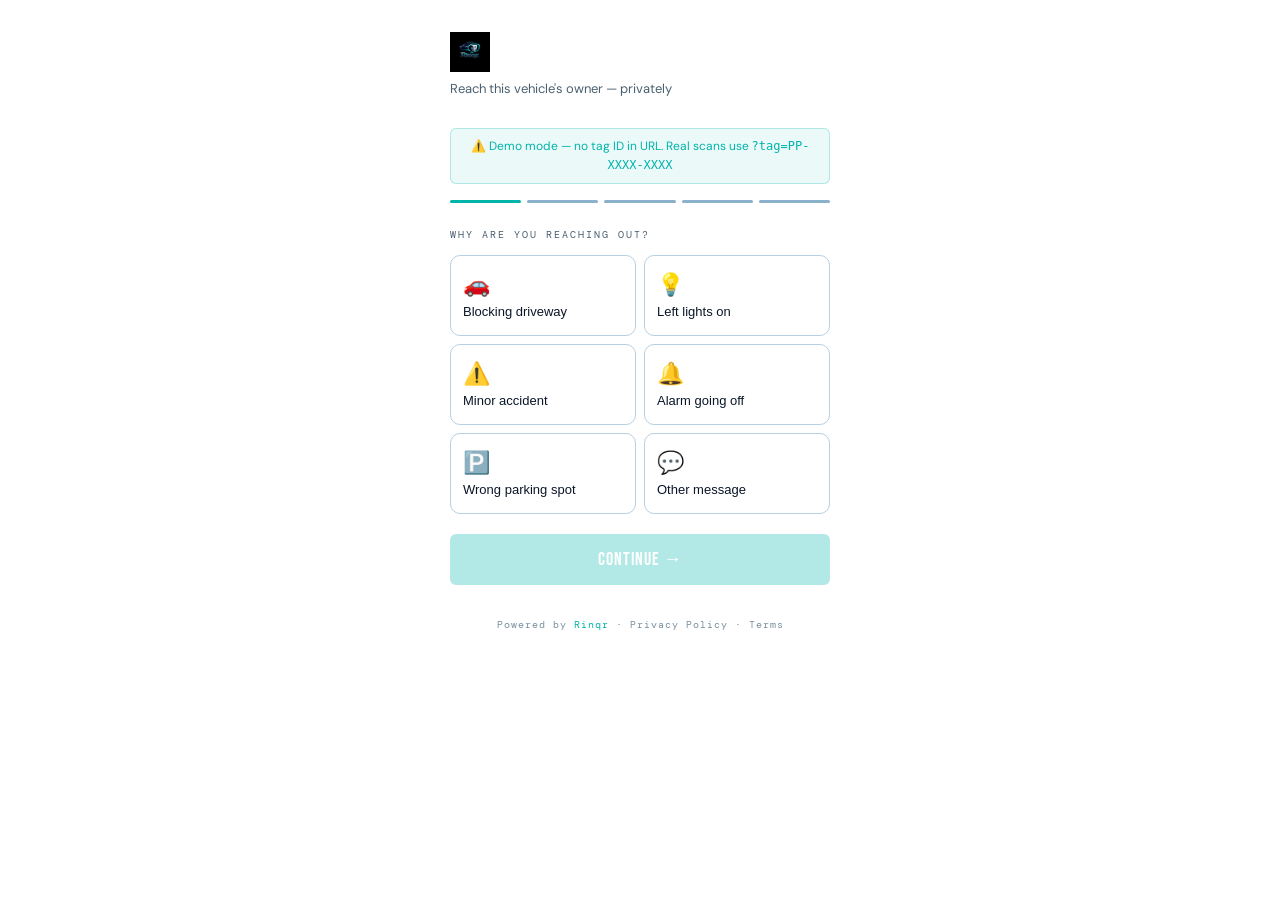
==== index.html @ 26e0683f "first commit" ====
<!DOCTYPE html>
<html lang="en">
<head>
  <meta charset="UTF-8">
  <meta name="viewport" content="width=device-width, initial-scale=1.0, maximum-scale=1.0">
  <title>Rinqr — Contact Vehicle Owner</title>
  <link rel="stylesheet" href="style.css">
  <style>
    body {
      max-width: 420px;
      margin: 0 auto;
      padding: 32px 20px 60px;
      min-height: 100vh;
      background: var(--bg);
    }

    .page-logo { margin-bottom: 6px; }
    .page-tagline { font-size: 13px; color: var(--muted); margin-bottom: 28px; }

    .step { display: none; }
    .step.active { display: block; }

    .step-title {
      font-family: var(--font-m);
      font-size: 10px;
      letter-spacing: 2px;
      text-transform: uppercase;
      color: var(--muted);
      margin-bottom: 12px;
    }
    .reason-grid {
      display: grid;
      grid-template-columns: 1fr 1fr;
      gap: 8px;
      margin-bottom: 20px;
    }
    .reason-btn {
      background: var(--card);
      border: 1px solid var(--border);
      border-radius: var(--radius);
      padding: 16px 12px;
      text-align: left;
      cursor: pointer;
      transition: border-color .15s, background .15s;
      color: var(--text);
      width: 100%;
    }
    .reason-btn:hover { border-color: var(--border2); }
    .reason-btn.selected {
      border-color: var(--accent);
      background: rgba(0, 180, 170, .06);
    }
    .reason-emoji { font-size: 22px; display: block; margin-bottom: 6px; }
    .reason-text  { font-size: 13px; font-weight: 500; display: block; color: var(--text); }

    .phone-wrap {
      background: var(--card);
      border: 1px solid var(--border);
      border-radius: var(--radius);
      padding: 18px;
      margin-bottom: 14px;
    }
    .phone-label {
      font-family: var(--font-m);
      font-size: 10px;
      letter-spacing: 2px;
      text-transform: uppercase;
      color: var(--muted);
      margin-bottom: 10px;
      display: block;
    }
    #phoneInput {
      background: transparent;
      border: none;
      padding: 0;
      font-size: 22px;
      font-family: var(--font-m);
      letter-spacing: 2px;
      color: var(--text);
      border-radius: 0;
    }
    #phoneInput:focus { border: none; outline: none; }
    #phoneInput::placeholder { color: var(--border2); }

    .selected-reason-chip {
      display: inline-flex;
      align-items: center;
      gap: 6px;
      background: rgba(0, 180, 170, .10);
      border: 1px solid rgba(0, 180, 170, .25);
      border-radius: 5px;
      padding: 5px 12px;
      font-size: 12px;
      color: var(--accent);
      margin-bottom: 16px;
      cursor: pointer;
    }

    .connecting-card {
      background: var(--card);
      border: 1px solid var(--border);
      border-radius: var(--radius);
      padding: 36px 20px;
      text-align: center;
      margin-bottom: 16px;
    }
    .connecting-title {
      font-family: var(--font-d);
      font-size: 24px;
      letter-spacing: 2px;
      margin: 16px 0 6px;
      color: var(--text);
    }
    .connecting-sub { font-family: var(--font-m); font-size: 11px; color: var(--muted); }
    .connecting-privacy {
      display: flex;
      align-items: center;
      justify-content: center;
      gap: 6px;
      font-family: var(--font-m);
      font-size: 11px;
      color: var(--green);
      margin-top: 16px;
    }

    .success-card {
      background: var(--card);
      border: 1px solid rgba(26,122,70,.25);
      border-radius: var(--radius);
      padding: 36px 20px;
      text-align: center;
      margin-bottom: 16px;
    }
    .success-icon-wrap {
      width: 56px; height: 56px;
      border-radius: 50%;
      background: rgba(26,122,70,.10);
      border: 1px solid rgba(26,122,70,.25);
      display: flex;
      align-items: center;
      justify-content: center;
      font-size: 24px;
      margin: 0 auto 16px;
      color: var(--green);
    }
    .success-title {
      font-family: var(--font-d);
      font-size: 28px;
      letter-spacing: 2px;
      color: var(--green);
      margin-bottom: 6px;
    }
    .success-sub { font-size: 13px; color: var(--muted); }
    .relay-number {
      font-family: var(--font-m);
      font-size: 13px;
      color: var(--accent);
      background: rgba(0, 180, 170, .08);
      border: 1px solid rgba(0, 180, 170, .25);
      padding: 8px 16px;
      border-radius: 5px;
      display: inline-block;
      margin-top: 12px;
    }

    .privacy-breakdown {
      background: var(--card);
      border: 1px solid var(--border);
      border-radius: var(--radius);
      padding: 16px;
    }
    .pb-title {
      font-family: var(--font-m);
      font-size: 10px;
      letter-spacing: 2px;
      text-transform: uppercase;
      color: var(--muted);
      margin-bottom: 12px;
    }
    .pb-row {
      display: flex;
      align-items: flex-start;
      gap: 10px;
      padding: 6px 0;
      font-size: 12px;
      border-bottom: 1px solid var(--border);
      color: var(--text);
    }
    .pb-row:last-child { border-bottom: none; }
    .pb-check { color: var(--green); flex-shrink: 0; font-weight: 500; }

    .step-indicator { display: flex; gap: 6px; margin-bottom: 24px; }
    .step-dot {
      height: 3px;
      border-radius: 2px;
      background: var(--border2);
      flex: 1;
      transition: background .3s;
    }
    .step-dot.done   { background: var(--green);  }
    .step-dot.active { background: var(--accent); }

    .back-link {
      display: inline-flex;
      align-items: center;
      gap: 6px;
      font-family: var(--font-m);
      font-size: 11px;
      color: var(--muted);
      cursor: pointer;
      margin-bottom: 20px;
      background: none;
      border: none;
      padding: 0;
    }
    .back-link:hover { color: var(--accent); }

    /* Message step */
    .message-wrap {
      background: var(--card);
      border: 1px solid var(--border);
      border-radius: var(--radius);
      padding: 18px;
      margin-bottom: 14px;
    }
    .message-label {
      font-family: var(--font-m);
      font-size: 10px;
      letter-spacing: 2px;
      text-transform: uppercase;
      color: var(--muted);
      margin-bottom: 10px;
      display: block;
    }
    #messageInput {
      background: transparent;
      border: none;
      padding: 0;
      font-size: 15px;
      color: var(--text);
      border-radius: 0;
      resize: none;
      width: 100%;
      min-height: 80px;
      font-family: inherit;
      line-height: 1.5;
    }
    #messageInput:focus { border: none; outline: none; }
    #messageInput::placeholder { color: var(--border2); }
    .char-count {
      font-size: 11px;
      color: var(--muted);
      text-align: right;
      margin-top: 6px;
    }
    .char-count.warn { color: var(--accent); }

    /* Demo banner */
    .demo-banner {
      background: rgba(0, 180, 170, .08);
      border: 1px solid rgba(0, 180, 170, .25);
      border-radius: var(--radius-sm);
      padding: 8px 12px;
      font-size: 12px;
      color: var(--accent);
      margin-bottom: 16px;
      text-align: center;
    }

    .page-footer { margin-top: 32px; text-align: center; }
    .powered-by { font-family: var(--font-m); font-size: 10px; letter-spacing: 1px; color: var(--muted2); }
    .powered-by span { color: var(--accent); }
  </style>
</head>
<body>

  <a href="landing.html" class="logo-mark page-logo">
    <img src="Rinqr_logo.png" alt="Rinqr" class="logo-img">
  </a>
  <p class="page-tagline">Reach this vehicle's owner — privately</p>

  <div id="demoBanner" class="demo-banner" style="display:none">
    ⚠️ Demo mode — no tag ID in URL. Real scans use <code>?tag=PP-XXXX-XXXX</code>
  </div>

  <div class="step-indicator" id="stepIndicator">
    <div class="step-dot active" id="dot0"></div>
    <div class="step-dot" id="dot1"></div>
    <div class="step-dot" id="dot2"></div>
    <div class="step-dot" id="dot3"></div>
    <div class="step-dot" id="dot4"></div>
  </div>

  <!-- STEP 0: ERROR STATE -->
  <div class="step" id="step0">
    <div class="success-card" style="border-color:rgba(0, 180, 170, .30);background:rgba(0, 180, 170, .03)">
      <div class="success-icon-wrap" style="background:rgba(0, 180, 170, .12);border-color:rgba(0, 180, 170, .30);color:var(--accent)">✕</div>
      <div class="success-title" style="color:var(--accent)">TAG INACTIVE</div>
      <div class="success-sub">This tag has been deactivated by its owner. If you need to reach this vehicle, leave a note on the windshield.</div>
    </div>
    <div class="privacy-breakdown" style="margin-top:14px">
      <div class="pb-title">What this means</div>
      <div class="pb-row"><span class="pb-check" style="color:var(--accent)">✕</span><span>Owner has paused this tag</span></div>
      <div class="pb-row"><span class="pb-check" style="color:var(--accent)">✕</span><span>No calls or messages can be sent</span></div>
      <div class="pb-row"><span class="pb-check">✓</span><span>Tag can be reactivated by the owner at any time</span></div>
    </div>
    <button class="btn btn-secondary mt-16" onclick="showActiveFlow()">← Try another tag</button>
  </div>

  <!-- STEP 1: REASON -->
  <div class="step active" id="step1">
    <p class="step-title">Why are you reaching out?</p>
    <div class="reason-grid">
      <button class="reason-btn" onclick="selectReason(this, '🚗', 'Blocking driveway')">
        <span class="reason-emoji">🚗</span>
        <span class="reason-text">Blocking driveway</span>
      </button>
      <button class="reason-btn" onclick="selectReason(this, '💡', 'Left lights on')">
        <span class="reason-emoji">💡</span>
        <span class="reason-text">Left lights on</span>
      </button>
      <button class="reason-btn" onclick="selectReason(this, '⚠️', 'Minor accident')">
        <span class="reason-emoji">⚠️</span>
        <span class="reason-text">Minor accident</span>
      </button>
      <button class="reason-btn" onclick="selectReason(this, '🔔', 'Alarm going off')">
        <span class="reason-emoji">🔔</span>
        <span class="reason-text">Alarm going off</span>
      </button>
      <button class="reason-btn" onclick="selectReason(this, '🅿️', 'Wrong parking spot')">
        <span class="reason-emoji">🅿️</span>
        <span class="reason-text">Wrong parking spot</span>
      </button>
      <button class="reason-btn" onclick="selectReason(this, '💬', 'Other message')">
        <span class="reason-emoji">💬</span>
        <span class="reason-text">Other message</span>
      </button>
    </div>
    <button class="btn btn-primary" id="reasonNextBtn" disabled onclick="goStep(2)">
      Continue →
    </button>
  </div>

  <!-- STEP 2: MESSAGE (new) -->
  <div class="step" id="step2">
    <button class="back-link" onclick="goStep(1)">← Back</button>

    <div class="selected-reason-chip" id="selectedChip2" onclick="goStep(1)">
      <span id="chipEmoji2">🚗</span>
      <span id="chipText2">Blocking driveway</span>
      <span style="color:var(--muted)">· change</span>
    </div>

    <div class="message-wrap">
      <label class="message-label" for="messageInput">Add a message <span style="color:var(--muted2)">(optional)</span></label>
      <textarea
        id="messageInput"
        placeholder="E.g. You're blocking spot 14, can you move ASAP?"
        maxlength="160"
        oninput="updateCharCount()"
      ></textarea>
      <div class="char-count" id="charCount">160 characters remaining</div>
    </div>

    <div class="privacy-note mb-16">
      🔒 Your message is sent anonymously — the owner won't see your number
    </div>

    <button class="btn btn-primary" onclick="goStep(3)">
      Continue →
    </button>
    <button class="btn btn-secondary mt-8" onclick="skipMessage()">
      Skip — send without a message
    </button>
  </div>

  <!-- STEP 3: PHONE -->
  <div class="step" id="step3">
    <button class="back-link" onclick="goStep(2)">← Back</button>

    <div class="selected-reason-chip" id="selectedChip" onclick="goStep(1)">
      <span id="chipEmoji">🚗</span>
      <span id="chipText">Blocking driveway</span>
      <span style="color:var(--muted)">· change</span>
    </div>

    <div class="phone-wrap">
      <label class="phone-label" for="phoneInput">Your phone number</label>
      <input
        type="tel"
        id="phoneInput"
        placeholder="(555) 000-0000"
        maxlength="14"
        autocomplete="tel"
        oninput="formatPhone(this); checkPhoneReady()"
      >
    </div>

    <div class="privacy-note mb-16">
      🔒 Your number is never shared with the vehicle owner
    </div>

    <button class="btn btn-primary" id="phoneNextBtn" disabled onclick="sendSMS()">
      Send message anonymously →
    </button>

    <p class="tcpa mt-8">
      By continuing you consent to receive an anonymous SMS reply from the vehicle owner. Standard rates may apply.
    </p>
  </div>

  <!-- STEP 4: SENDING -->
  <div class="step" id="step4">
    <button class="back-link" onclick="goStep(3)" id="cancelBtn">← Cancel</button>
    <div class="connecting-card">
      <div class="spinner" id="connectSpinner"></div>
      <div class="connecting-title" id="connectTitle">SENDING…</div>
      <div class="connecting-sub" id="connectSub">Routing through secure relay</div>
      <div class="connecting-privacy">
        🔒 Both numbers masked from each other
      </div>
    </div>
  </div>

  <!-- STEP 5: SUCCESS -->
  <div class="step" id="step5">
    <div class="success-card">
      <div class="success-icon-wrap">✓</div>
      <div class="success-title">MESSAGE SENT</div>
      <div class="success-sub">The vehicle owner has been notified by SMS and can reply anonymously</div>
    </div>

    <div class="privacy-breakdown">
      <div class="pb-title">What just happened</div>
      <div class="pb-row"><span class="pb-check">✓</span><span>Your real number — <strong>hidden from owner</strong></span></div>
      <div class="pb-row"><span class="pb-check">✓</span><span>Owner's real number — <strong>hidden from you</strong></span></div>
      <div class="pb-row"><span class="pb-check">✓</span><span>SMS sent for reason: <strong id="successReason">—</strong></span></div>
      <div class="pb-row"><span class="pb-check">✓</span><span>If they reply, you'll get an anonymous SMS back</span></div>
      <div class="pb-row"><span class="pb-check">✓</span><span>Scan logged in owner's private dashboard</span></div>
    </div>

    <button class="btn btn-secondary mt-16" onclick="resetFlow()">
      ↺ Start over
    </button>
  </div>

  <div class="page-footer">
    <div class="powered-by">Powered by <span>Rinqr</span> · <a href="privacy.html" style="color:var(--muted2);text-decoration:none">Privacy Policy</a> · <a href="terms.html" style="color:var(--muted2);text-decoration:none">Terms</a></div>
  </div>

<script>
  // ── State ─────────────────────────────────────────────────
  let selectedEmoji  = '';
  let selectedReason = '';
  let scannerMessage = '';   // typed message (optional)
  let currentStep    = 1;

  // Read tag ID from URL: index.html?tag=PP-7X4K-9M2R
  const tagId = new URLSearchParams(location.search).get('tag') || '';

  // ── Init ──────────────────────────────────────────────────
  document.addEventListener('DOMContentLoaded', () => {
    if (!tagId) {
      document.getElementById('demoBanner').style.display = 'block';
    }
  });

  // ── Step navigation ───────────────────────────────────────
  // Steps: 0=error, 1=reason, 2=message, 3=phone, 4=sending, 5=success
  function goStep(n) {
    // Sync chips on step 2 and 3
    if (n === 2 || n === 3) {
      ['chipEmoji','chipEmoji2'].forEach(id => {
        const el = document.getElementById(id);
        if (el) el.textContent = selectedEmoji;
      });
      ['chipText','chipText2'].forEach(id => {
        const el = document.getElementById(id);
        if (el) el.textContent = selectedReason;
      });
    }

    // Show correct step div (steps are id="step0"…"step5")
    document.querySelectorAll('.step').forEach(s => s.classList.remove('active'));
    const target = document.getElementById('step' + n);
    if (target) target.classList.add('active');

    // Update progress dots (5 dots for steps 1–5)
    ['dot0','dot1','dot2','dot3','dot4'].forEach((id, i) => {
      const dot = document.getElementById(id);
      if (!dot) return;
      dot.classList.remove('active','done');
      if (i + 1 < n)  dot.classList.add('done');
      if (i + 1 === n) dot.classList.add('active');
    });

    currentStep = n;
    window.scrollTo(0, 0);
  }

  // ── Reason selection ──────────────────────────────────────
  function selectReason(btn, emoji, reason) {
    document.querySelectorAll('.reason-btn').forEach(b => b.classList.remove('selected'));
    btn.classList.add('selected');
    selectedEmoji  = emoji;
    selectedReason = reason;
    document.getElementById('reasonNextBtn').disabled = false;
  }

  // ── Message step ──────────────────────────────────────────
  function updateCharCount() {
    const input = document.getElementById('messageInput');
    const remaining = 160 - input.value.length;
    const el = document.getElementById('charCount');
    el.textContent = remaining + ' characters remaining';
    el.classList.toggle('warn', remaining < 20);
  }

  function skipMessage() {
    scannerMessage = '';
    document.getElementById('messageInput').value = '';
    goStep(3);
  }

  // ── Phone formatting ──────────────────────────────────────
  function formatPhone(input) {
    let v = input.value.replace(/\D/g, '');
    if (v.length > 10) v = v.slice(0, 10);
    if (v.length >= 7)      v = '(' + v.slice(0,3) + ') ' + v.slice(3,6) + '-' + v.slice(6);
    else if (v.length >= 4) v = '(' + v.slice(0,3) + ') ' + v.slice(3);
    else if (v.length >= 1) v = '(' + v;
    input.value = v;
  }

  function checkPhoneReady() {
    const digits = document.getElementById('phoneInput').value.replace(/\D/g,'');
    document.getElementById('phoneNextBtn').disabled = digits.length < 10;
  }

  // ── Core: send SMS via API ────────────────────────────────
  async function sendSMS() {
    // Grab message text (may be empty if skipped)
    scannerMessage = document.getElementById('messageInput').value.trim();
    const scannerPhone = document.getElementById('phoneInput').value;

    // Move to sending step immediately (show spinner)
    goStep(4);
    animateSendingText();

    // Demo mode — no real API call
    if (!tagId) {
      setTimeout(() => {
        document.getElementById('successReason').textContent = selectedReason;
        document.getElementById('cancelBtn').style.display = 'none';
        goStep(5);
      }, 3000);
      return;
    }

    try {
      const res = await fetch('/api/send-message', {
        method: 'POST',
        headers: { 'Content-Type': 'application/json' },
        body: JSON.stringify({
          tagId,
          reason:       selectedReason,
          message:      scannerMessage || null,
          scannerPhone
        })
      });

      const data = await res.json();

      if (!res.ok || data.error) {
        // Handle known error codes
        if (data.error === 'TAG_INACTIVE') {
          showErrorState();
          return;
        }
        if (data.error === 'TAG_NOT_FOUND') {
          showErrorState('TAG_NOT_FOUND');
          return;
        }
        // Generic error
        showSendError(data.message || 'Something went wrong. Please try again.');
        return;
      }

      // Success
      document.getElementById('successReason').textContent = selectedReason;
      document.getElementById('cancelBtn').style.display = 'none';
      goStep(5);

    } catch (err) {
      // Network error
      console.error('sendSMS error:', err);
      showSendError('Network error. Check your connection and try again.');
    }
  }

  // ── Sending animation ─────────────────────────────────────
  function animateSendingText() {
    const steps = [
      'Locating vehicle owner…',
      'Encrypting your number…',
      'Routing through Twilio relay…',
      'Sending SMS to owner…',
      'Logging scan securely…',
    ];
    const subEl = document.getElementById('connectSub');
    let i = 0;
    const iv = setInterval(() => {
      if (i < steps.length) {
        subEl.textContent = steps[i++];
      } else {
        clearInterval(iv);
      }
    }, 600);
  }

  // ── Error handling ────────────────────────────────────────
  function showErrorState(code) {
    document.querySelectorAll('.step').forEach(s => s.classList.remove('active'));
    document.getElementById('step0').classList.add('active');
    document.getElementById('stepIndicator').style.display = 'none';
    document.querySelector('.page-tagline').style.display = 'none';

    // Customise message for not-found vs inactive
    if (code === 'TAG_NOT_FOUND') {
      document.querySelector('#step0 .success-title').textContent = 'TAG NOT FOUND';
      document.querySelector('#step0 .success-sub').textContent =
        'This tag ID is not registered with Rinqr. Check the sticker and try again.';
    }
  }

  function showSendError(msg) {
    // Go back to phone step and show inline error
    goStep(3);
    let errEl = document.getElementById('sendError');
    if (!errEl) {
      errEl = document.createElement('p');
      errEl.id = 'sendError';
      errEl.style.cssText = 'color:var(--accent);font-size:13px;margin-top:10px;text-align:center';
      document.getElementById('phoneNextBtn').after(errEl);
    }
    errEl.textContent = '⚠ ' + msg;
    document.getElementById('phoneNextBtn').disabled = false;
  }

  function showActiveFlow() {
    document.getElementById('step0').classList.remove('active');
    document.getElementById('step1').classList.add('active');
    document.getElementById('stepIndicator').style.display = 'flex';
    document.querySelector('.page-tagline').style.display = 'block';
  }

  // ── Reset ─────────────────────────────────────────────────
  function resetFlow() {
    selectedEmoji  = '';
    selectedReason = '';
    scannerMessage = '';
    document.querySelectorAll('.reason-btn').forEach(b => b.classList.remove('selected'));
    document.getElementById('reasonNextBtn').disabled  = true;
    document.getElementById('phoneInput').value        = '';
    document.getElementById('messageInput').value      = '';
    document.getElementById('phoneNextBtn').disabled   = true;
    document.getElementById('connectSub').textContent  = 'Routing through secure relay';
    document.getElementById('cancelBtn').style.display = '';
    const errEl = document.getElementById('sendError');
    if (errEl) errEl.remove();
    goStep(1);
  }
</script>

</body>
</html>
---- style.css ----
/* ═══════════════════════════════════════════
   RINQR — Shared Stylesheet (Light Theme)
   Used by: index.html, activate.html, dashboard.html
   Trust context: policy.html, terms.html, privacy.html
═══════════════════════════════════════════ */

@import url('https://fonts.googleapis.com/css2?family=Bebas+Neue&family=DM+Sans:wght@300;400;500&family=DM+Mono:wght@400;500&display=swap');

/* ── RESET ── */
*, *::before, *::after {
  box-sizing: border-box;
  margin: 0;
  padding: 0;
}

/* ── VARIABLES (Brand / Product — trust, technology) ── */
:root {
  --bg:       #ffffff;
  --surface:  #f0f4f8;
  --card:     #ffffff;
  --card2:    #e8f0f7;
  --border:   #b8cfe0;
  --border2:  #8ab0cc;
  --accent:   #00b4aa;
  --accent2:  #0a1628;
  --green:    #1a7a46;
  --amber:    #a06010;
  --purple:   #6b3fbf;
  --red:      #b91c1c;
  --text:     #0a1628;
  --muted:    #4a6070;
  --muted2:   #7a90a0;
  --font-d:   'Bebas Neue', sans-serif;
  --font-b:   'DM Sans', sans-serif;
  --font-m:   'DM Mono', monospace;
  --radius:   10px;
  --radius-sm: 6px;
}

/* ══════════════════════════════════════════════════
   TRUST CONTEXT OVERRIDES
   Apply class="trust-context" to <body> or a wrapper
   <div> on: policy.html, terms.html, privacy.html
   All other variables fall through to :root defaults.
   ══════════════════════════════════════════════════ */
.trust-context {
  /* Slightly deeper cyan for legal pages — authoritative but still on-brand */
  --accent:   #0097a7;

  /* Darker navy for anchors and secondary accents */
  --accent2:  #071020;

  /* Cooler surface for legal/policy pages */
  --surface:  #edf2f7;

  /* Blue-tinted borders */
  --border:   #a8c4d8;
  --border2:  #7aaac4;

  /* Card backgrounds */
  --card:     #ffffff;
  --card2:    #e4edf5;

  /* Background: crisp white */
  --bg:       #ffffff;

  /* Muted text: cool professional tone */
  --muted:    #3d5468;
  --muted2:   #6a8494;

  /* Text: deep navy */
  --text:     #071020;
}

/* ── Trust context: badge-accent re-mapped to blue ── */
.trust-context .badge-accent {
  background: rgba(0, 151, 167, .10);
  color: var(--accent);
  border: 1px solid rgba(0, 151, 167, .25);
}

/* ── Trust context: stat-card accent stripe re-mapped ── */
.trust-context .stat-card.s-accent::after {
  background: var(--accent);
}

/* ── Trust context: pulse dot re-mapped ── */
.trust-context .pulse-dot {
  background: var(--accent);
}

/* ── Trust context: nav avatar re-mapped ── */
.trust-context .nav-avatar {
  background: var(--accent);
}

/* ── Trust context: logo (no change needed — image logo is self-contained) ── */

/* ── Trust context: tab active state re-mapped ── */
.trust-context .tab.active {
  color: var(--accent);
  border-bottom-color: var(--accent);
}

/* ── Trust context: QR hover ring re-mapped ── */
.trust-context .qr-box:hover {
  box-shadow: 0 0 0 3px var(--accent);
}

/* ── Trust context: section shield indicator ── */
/* Optional decorative element for policy/terms headings */
.trust-context .section-shield {
  display: inline-flex;
  align-items: center;
  gap: 6px;
  font-family: var(--font-m);
  font-size: 10px;
  letter-spacing: 2px;
  text-transform: uppercase;
  color: var(--accent);
  padding: 4px 10px;
  border: 1px solid rgba(0, 151, 167, .25);
  background: rgba(0, 151, 167, .06);
  border-radius: 4px;
  margin-bottom: 12px;
}

/* ── Trust context: policy highlight block ── */
/* Use <div class="policy-highlight"> for key clauses */
.trust-context .policy-highlight {
  border-left: 3px solid var(--accent);
  background: rgba(0, 180, 170, .06);
  padding: 14px 18px;
  border-radius: 0 var(--radius-sm) var(--radius-sm) 0;
  font-size: 14px;
  color: var(--text);
  margin: 16px 0;
}

/* ── Trust context: privacy badge (replaces .privacy-note) ── */
.trust-context .privacy-note {
  color: var(--green);
}

/* ═══════════════════════════════════════════
   BASE STYLES (shared across all pages)
═══════════════════════════════════════════ */

/* ── BASE ── */
html { scroll-behavior: smooth; }

body {
  background: var(--bg);
  color: var(--text);
  font-family: var(--font-b);
  font-size: 15px;
  line-height: 1.6;
  -webkit-font-smoothing: antialiased;
}

/* ── LOGO ── */
.logo {
  font-family: var(--font-d);
  font-size: 26px;
  letter-spacing: 3px;
  color: var(--text);
  text-decoration: none;
  display: inline-flex;
  align-items: center;
  gap: 8px;
}
.logo-img {
  height: 32px;
  width: auto;
  display: inline-block;
  vertical-align: middle;
}
.logo-text {
  font-family: var(--font-d);
  font-size: 26px;
  letter-spacing: 3px;
  color: var(--text);
}
.logo-text span { color: var(--accent); }
.logo span { color: var(--accent); }

/* ── LOGO ── */
.logo-mark {
  display: inline-flex;
  align-items: center;
  text-decoration: none;
  flex-shrink: 0;
}
.logo-img {
  height: 40px;
  width: auto;
  display: block;
  object-fit: contain;
  /* Logo has black bg — mix-blend-mode makes it transparent on light backgrounds */
  mix-blend-mode: multiply;
}

/* ── TYPOGRAPHY ── */
h1, h2, h3 {
  font-family: var(--font-d);
  letter-spacing: 1px;
  line-height: 1.1;
  color: var(--text);
}
.label {
  font-family: var(--font-m);
  font-size: 10px;
  letter-spacing: 2px;
  text-transform: uppercase;
  color: var(--muted);
}
.mono { font-family: var(--font-m); }

/* ── BUTTONS ── */
.btn {
  display: block;
  width: 100%;
  padding: 15px;
  border: none;
  border-radius: var(--radius-sm);
  font-family: var(--font-d);
  font-size: 18px;
  letter-spacing: 1px;
  cursor: pointer;
  transition: opacity .15s, transform .1s, background .2s;
  text-align: center;
  text-decoration: none;
}
.btn:active { transform: scale(.98); }

.btn-primary {
  background: var(--accent);
  color: #fff;
}
.btn-primary:hover { opacity: .88; }
.btn-primary:disabled {
  opacity: .3;
  cursor: not-allowed;
  transform: none;
}

.btn-secondary {
  background: var(--card);
  color: var(--text);
  border: 1px solid var(--border2);
}
.btn-secondary:hover { border-color: var(--accent); }

.btn-ghost {
  background: transparent;
  color: var(--muted);
  border: 1px dashed var(--border2);
}
.btn-ghost:hover { border-color: var(--accent); color: var(--accent); }

/* ── INPUTS ── */
input, select, textarea {
  width: 100%;
  background: #fff;
  border: 1px solid var(--border);
  border-radius: var(--radius-sm);
  padding: 13px 14px;
  color: var(--text);
  font-family: var(--font-b);
  font-size: 15px;
  outline: none;
  transition: border-color .15s;
}
input:focus, select:focus, textarea:focus {
  border-color: var(--accent);
}
input::placeholder { color: var(--muted2); }
input.error { border-color: var(--red); }

.field {
  display: flex;
  flex-direction: column;
  gap: 7px;
  margin-bottom: 14px;
}
.field label {
  font-family: var(--font-m);
  font-size: 10px;
  letter-spacing: 2px;
  text-transform: uppercase;
  color: var(--muted);
}
.field .error-msg {
  font-size: 11px;
  color: var(--red);
  display: none;
}
.field.has-error .error-msg { display: block; }
.field.has-error input { border-color: var(--red); }

/* ── CARDS ── */
.card {
  background: var(--card);
  border: 1px solid var(--border);
  border-radius: var(--radius);
  overflow: hidden;
}
.card-body { padding: 18px; }
.card-head {
  display: flex;
  align-items: center;
  justify-content: space-between;
  padding: 14px 18px;
  border-bottom: 1px solid var(--border);
  background: var(--surface);
}
.card-title {
  font-family: var(--font-m);
  font-size: 10px;
  letter-spacing: 2px;
  text-transform: uppercase;
  color: var(--muted);
}
.card-action {
  font-family: var(--font-m);
  font-size: 10px;
  color: var(--accent);
  cursor: pointer;
  text-decoration: none;
}

/* ── TOGGLE SWITCH ── */
.toggle {
  position: relative;
  width: 40px;
  height: 22px;
  flex-shrink: 0;
  cursor: pointer;
}
.toggle input {
  opacity: 0;
  width: 0;
  height: 0;
  position: absolute;
}
.toggle-slider {
  position: absolute;
  inset: 0;
  background: var(--border2);
  border-radius: 11px;
  transition: background .2s;
}
.toggle-slider::after {
  content: '';
  position: absolute;
  left: 3px;
  top: 3px;
  width: 16px;
  height: 16px;
  border-radius: 50%;
  background: #fff;
  transition: transform .2s;
}
.toggle input:checked + .toggle-slider { background: var(--accent); }
.toggle input:checked + .toggle-slider::after { transform: translateX(18px); }

/* ── BADGES ── */
.badge {
  display: inline-flex;
  align-items: center;
  font-family: var(--font-m);
  font-size: 10px;
  letter-spacing: .5px;
  padding: 3px 8px;
  border-radius: 4px;
}
.badge-green  { background: rgba(26,122,70,.10);  color: #1a7a46;  border: 1px solid rgba(26,122,70,.25); }
.badge-blue   { background: rgba(26,26,26,.08);   color: #1a1a1a;  border: 1px solid rgba(26,26,26,.2); }
.badge-amber  { background: rgba(160,96,16,.10);  color: #a06010;  border: 1px solid rgba(160,96,16,.25); }
.badge-accent { background: rgba(0, 180, 170, .12);  color: var(--accent); border: 1px solid rgba(0, 180, 170, .30); }
.badge-muted  { background: rgba(0,0,0,.05);      color: var(--muted); border: 1px solid var(--border); }

/* ── STAT CARDS ── */
.stat-card {
  background: var(--card);
  border: 1px solid var(--border);
  border-radius: var(--radius);
  padding: 14px 16px;
  position: relative;
  overflow: hidden;
}
.stat-card::after {
  content: '';
  position: absolute;
  top: 0; left: 0; right: 0;
  height: 3px;
}
.stat-card.s-accent::after { background: var(--accent); }
.stat-card.s-green::after  { background: var(--green); }
.stat-card.s-blue::after   { background: #1a1a1a; }
.stat-card.s-amber::after  { background: var(--amber); }
.stat-val {
  font-family: var(--font-d);
  font-size: 32px;
  line-height: 1;
  margin-bottom: 2px;
  color: var(--text);
}
.stat-label {
  font-family: var(--font-m);
  font-size: 9px;
  letter-spacing: 2px;
  text-transform: uppercase;
  color: var(--muted);
  margin-bottom: 6px;
}
.stat-sub  { font-size: 11px; color: var(--muted); }
.stat-trend { font-size: 11px; color: var(--green); margin-top: 3px; }

/* ── PULSE DOT ── */
.pulse-dot {
  display: inline-block;
  width: 7px;
  height: 7px;
  border-radius: 50%;
  background: var(--accent);
  animation: pulse 2s ease-in-out infinite;
}
@keyframes pulse {
  0%, 100% { opacity: 1; transform: scale(1); }
  50%       { opacity: .4; transform: scale(.8); }
}

/* ── SPINNER ── */
.spinner {
  width: 36px;
  height: 36px;
  border: 2px solid var(--border2);
  border-top-color: var(--accent);
  border-radius: 50%;
  animation: spin 1s linear infinite;
  margin: 0 auto;
}
@keyframes spin { to { transform: rotate(360deg); } }

/* ── SLIDE IN ANIMATION ── */
@keyframes slideIn {
  from { opacity: 0; transform: translateY(-8px); }
  to   { opacity: 1; transform: translateY(0); }
}
.slide-in { animation: slideIn .35s ease; }

/* ── SHAKE ANIMATION (error) ── */
@keyframes shake {
  0%,100% { transform: translateX(0); }
  20%     { transform: translateX(-6px); }
  40%     { transform: translateX(6px); }
  60%     { transform: translateX(-4px); }
  80%     { transform: translateX(4px); }
}
.shake { animation: shake .4s ease; }

/* ── DIVIDER ── */
.divider {
  border: none;
  border-top: 1px solid var(--border);
  margin: 20px 0;
}

/* ── PRIVACY NOTE ── */
.privacy-note {
  font-size: 11px;
  color: var(--green);
  font-family: var(--font-m);
  display: flex;
  align-items: center;
  gap: 5px;
}

/* ── TCPA ── */
.tcpa {
  font-size: 10px;
  color: var(--muted2);
  line-height: 1.5;
  text-align: center;
}

/* ── EMPTY STATE ── */
.empty-state {
  text-align: center;
  padding: 40px 20px;
  color: var(--muted);
}
.empty-state .empty-icon { font-size: 32px; margin-bottom: 10px; }
.empty-state .empty-title { font-size: 14px; font-weight: 500; color: var(--text); }
.empty-state .empty-sub   { font-size: 12px; margin-top: 4px; }

/* ── NAV ── */
.nav {
  display: flex;
  align-items: center;
  justify-content: space-between;
  padding: 0 24px;
  height: 54px;
  border-bottom: 1px solid var(--border);
  background: #fff;
  position: sticky;
  top: 0;
  z-index: 100;
}
.nav-right { display: flex; align-items: center; gap: 14px; }
.nav-pill {
  display: flex;
  align-items: center;
  gap: 5px;
  font-family: var(--font-m);
  font-size: 10px;
  letter-spacing: 1px;
  padding: 4px 10px;
  border-radius: 4px;
  color: var(--muted);
  border: 1px solid var(--border);
  background: var(--surface);
}
.nav-avatar {
  width: 32px;
  height: 32px;
  border-radius: 50%;
  background: var(--accent);
  display: flex;
  align-items: center;
  justify-content: center;
  font-family: var(--font-d);
  font-size: 14px;
  color: #fff;
  cursor: pointer;
  flex-shrink: 0;
}

/* ── TABS ── */
.tabs {
  display: flex;
  border-bottom: 1px solid var(--border);
  overflow-x: auto;
  scrollbar-width: none;
  background: #fff;
}
.tabs::-webkit-scrollbar { display: none; }
.tab {
  font-family: var(--font-m);
  font-size: 11px;
  letter-spacing: 1px;
  text-transform: uppercase;
  padding: 12px 20px;
  color: var(--muted);
  cursor: pointer;
  border-bottom: 2px solid transparent;
  transition: color .15s, border-color .15s;
  white-space: nowrap;
  flex-shrink: 0;
}
.tab:hover  { color: var(--text); }
.tab.active { color: var(--accent); border-bottom-color: var(--accent); }
.tab-panel  { display: none; }
.tab-panel.active { display: block; }

/* ── SCAN ITEM ── */
.scan-item {
  display: flex;
  align-items: center;
  gap: 12px;
  padding: 11px 0;
  border-bottom: 1px solid var(--border);
  cursor: pointer;
  transition: opacity .15s;
}
.scan-item:hover { opacity: .8; }
.scan-item:last-child { border-bottom: none; }
.scan-icon {
  width: 36px;
  height: 36px;
  border-radius: 7px;
  display: flex;
  align-items: center;
  justify-content: center;
  font-size: 16px;
  flex-shrink: 0;
}
.scan-icon.ic-red    { background: rgba(0, 180, 170, .14); }
.scan-icon.ic-blue   { background: rgba(26,26,26,.08); }
.scan-icon.ic-green  { background: rgba(26,122,70,.10); }
.scan-icon.ic-amber  { background: rgba(160,96,16,.10); }
.scan-body { flex: 1; min-width: 0; }
.scan-reason {
  font-size: 13px;
  font-weight: 500;
  white-space: nowrap;
  overflow: hidden;
  text-overflow: ellipsis;
  color: var(--text);
}
.scan-meta {
  font-family: var(--font-m);
  font-size: 10px;
  color: var(--muted);
  margin-top: 2px;
}

/* ── QR BOX ── */
.qr-box {
  background: #fff;
  border-radius: 6px;
  padding: 6px;
  border: 1px solid var(--border);
  cursor: pointer;
  transition: transform .15s, box-shadow .15s;
  flex-shrink: 0;
}
.qr-box:hover {
  transform: scale(1.04);
  box-shadow: 0 0 0 3px var(--accent);
}
.qr-box svg { display: block; }

/* ── UTILITY ── */
.text-center { text-align: center; }
.text-muted  { color: var(--muted); }
.text-green  { color: var(--green); }
.text-accent { color: var(--accent); }
.mt-4  { margin-top: 4px; }
.mt-8  { margin-top: 8px; }
.mt-12 { margin-top: 12px; }
.mt-16 { margin-top: 16px; }
.mt-24 { margin-top: 24px; }
.mb-8  { margin-bottom: 8px; }
.mb-12 { margin-bottom: 12px; }
.mb-16 { margin-bottom: 16px; }
.mb-24 { margin-bottom: 24px; }
.gap-8  { gap: 8px; }
.gap-12 { gap: 12px; }
.flex { display: flex; }
.flex-col { display: flex; flex-direction: column; }
.items-center { align-items: center; }
.justify-between { justify-content: space-between; }
.w-full { width: 100%; }

.trust-context .callout-red {
  background: rgba(26,95,168,.06);
  border-left-color: var(--accent);
}
.trust-context .callout-green {
  background: rgba(26,110,69,.07);
  border-left-color: var(--green);
}
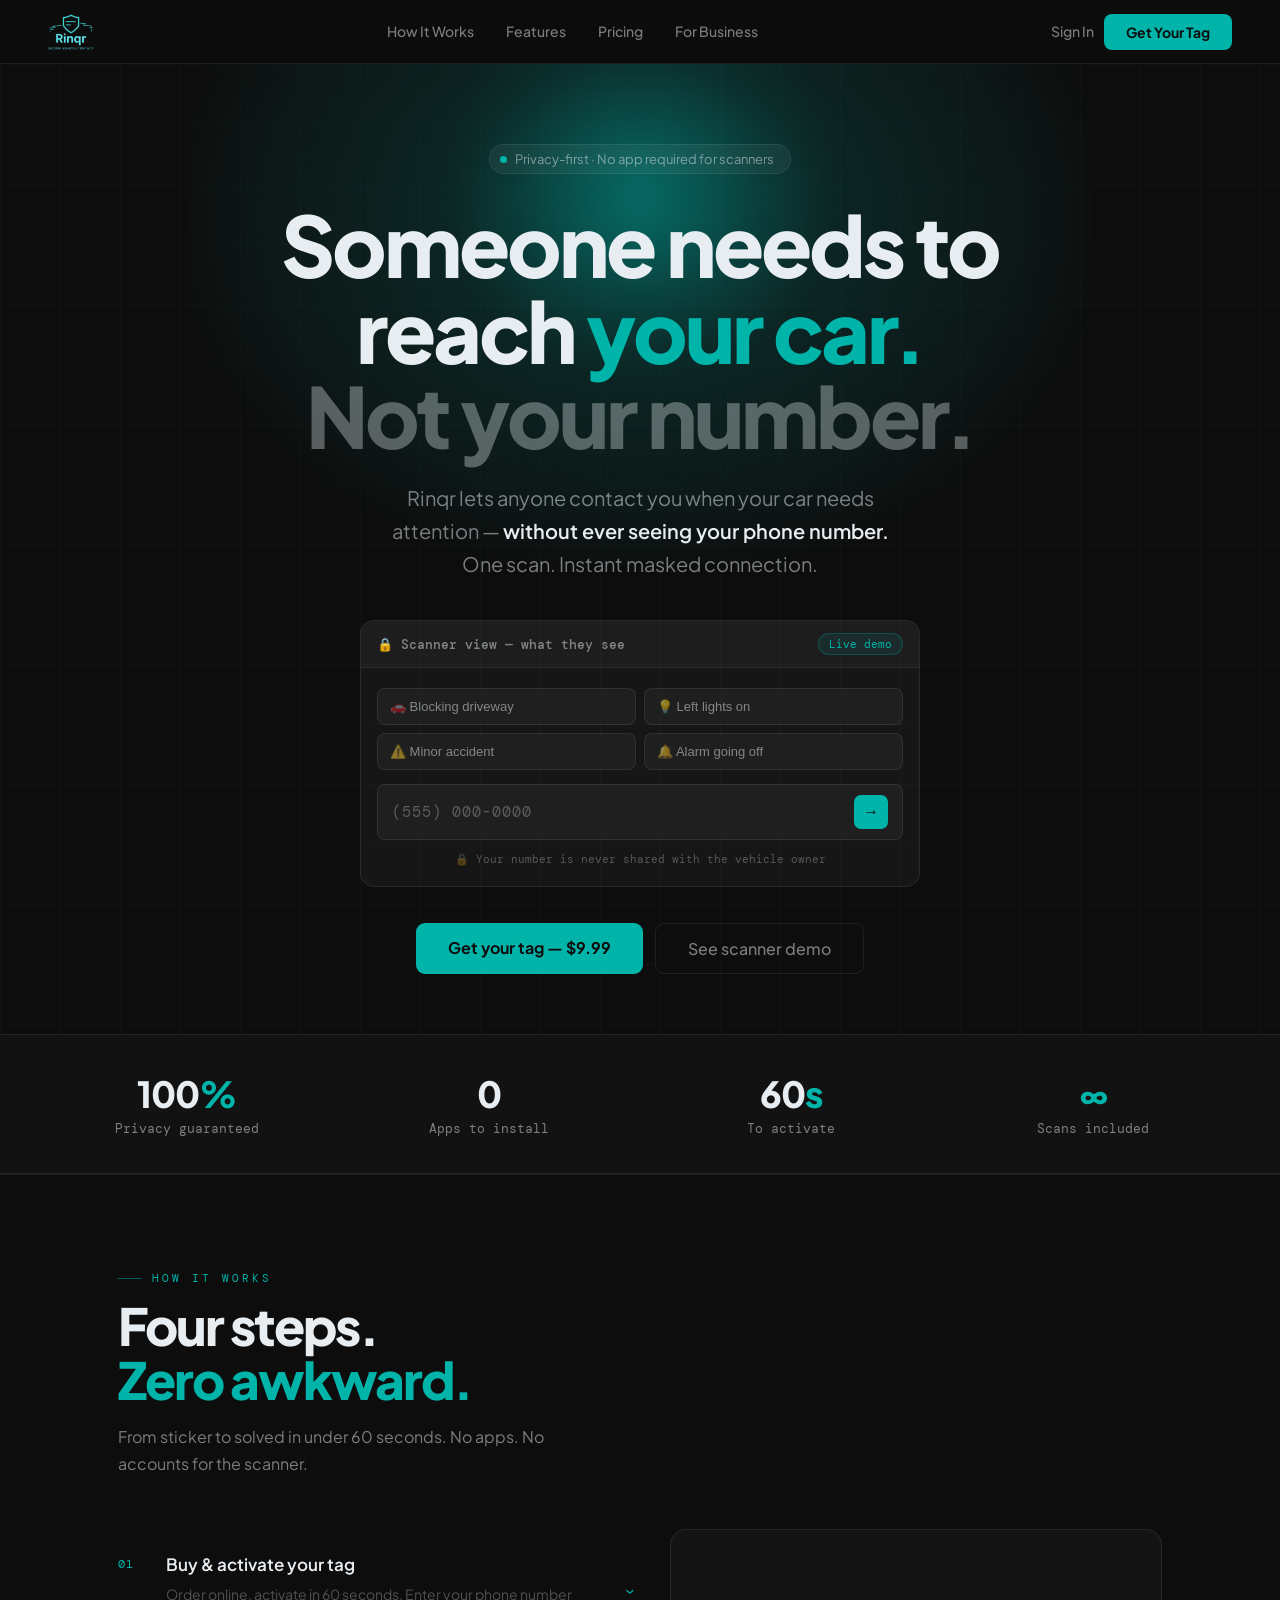
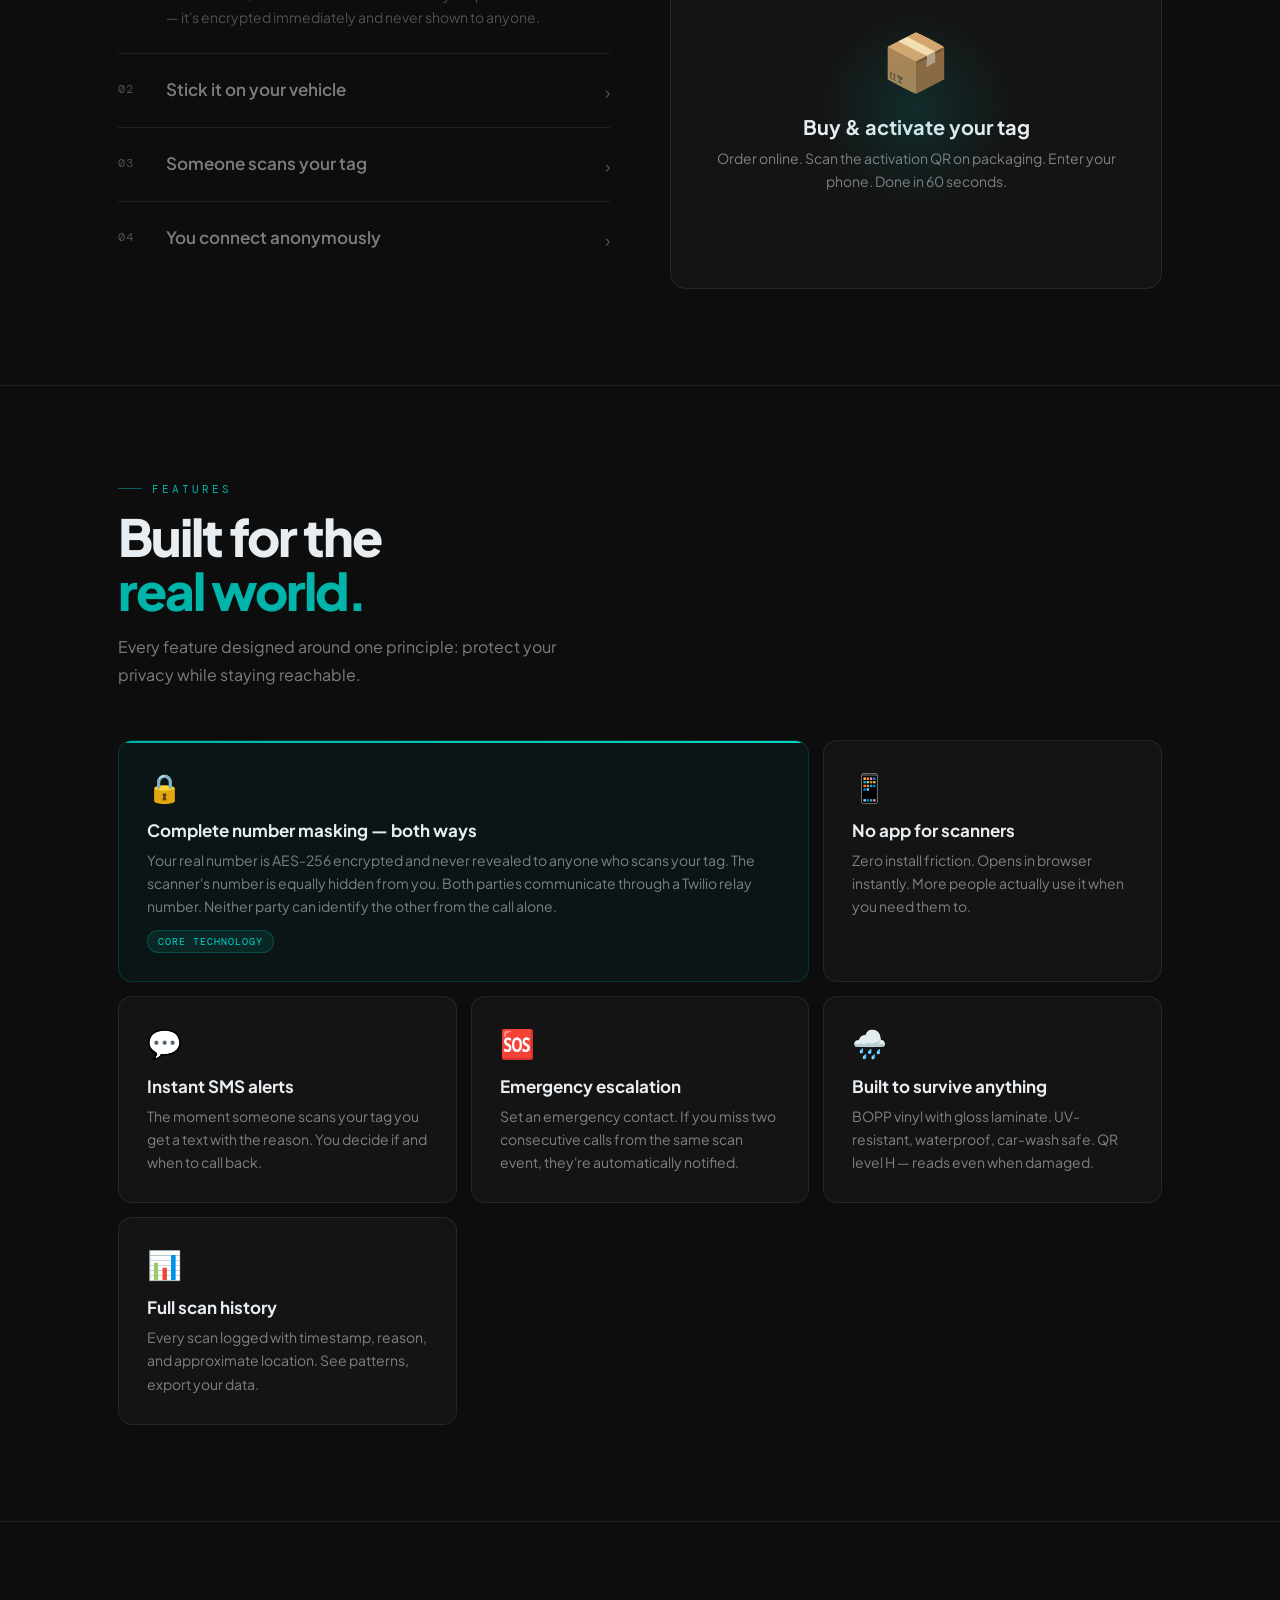
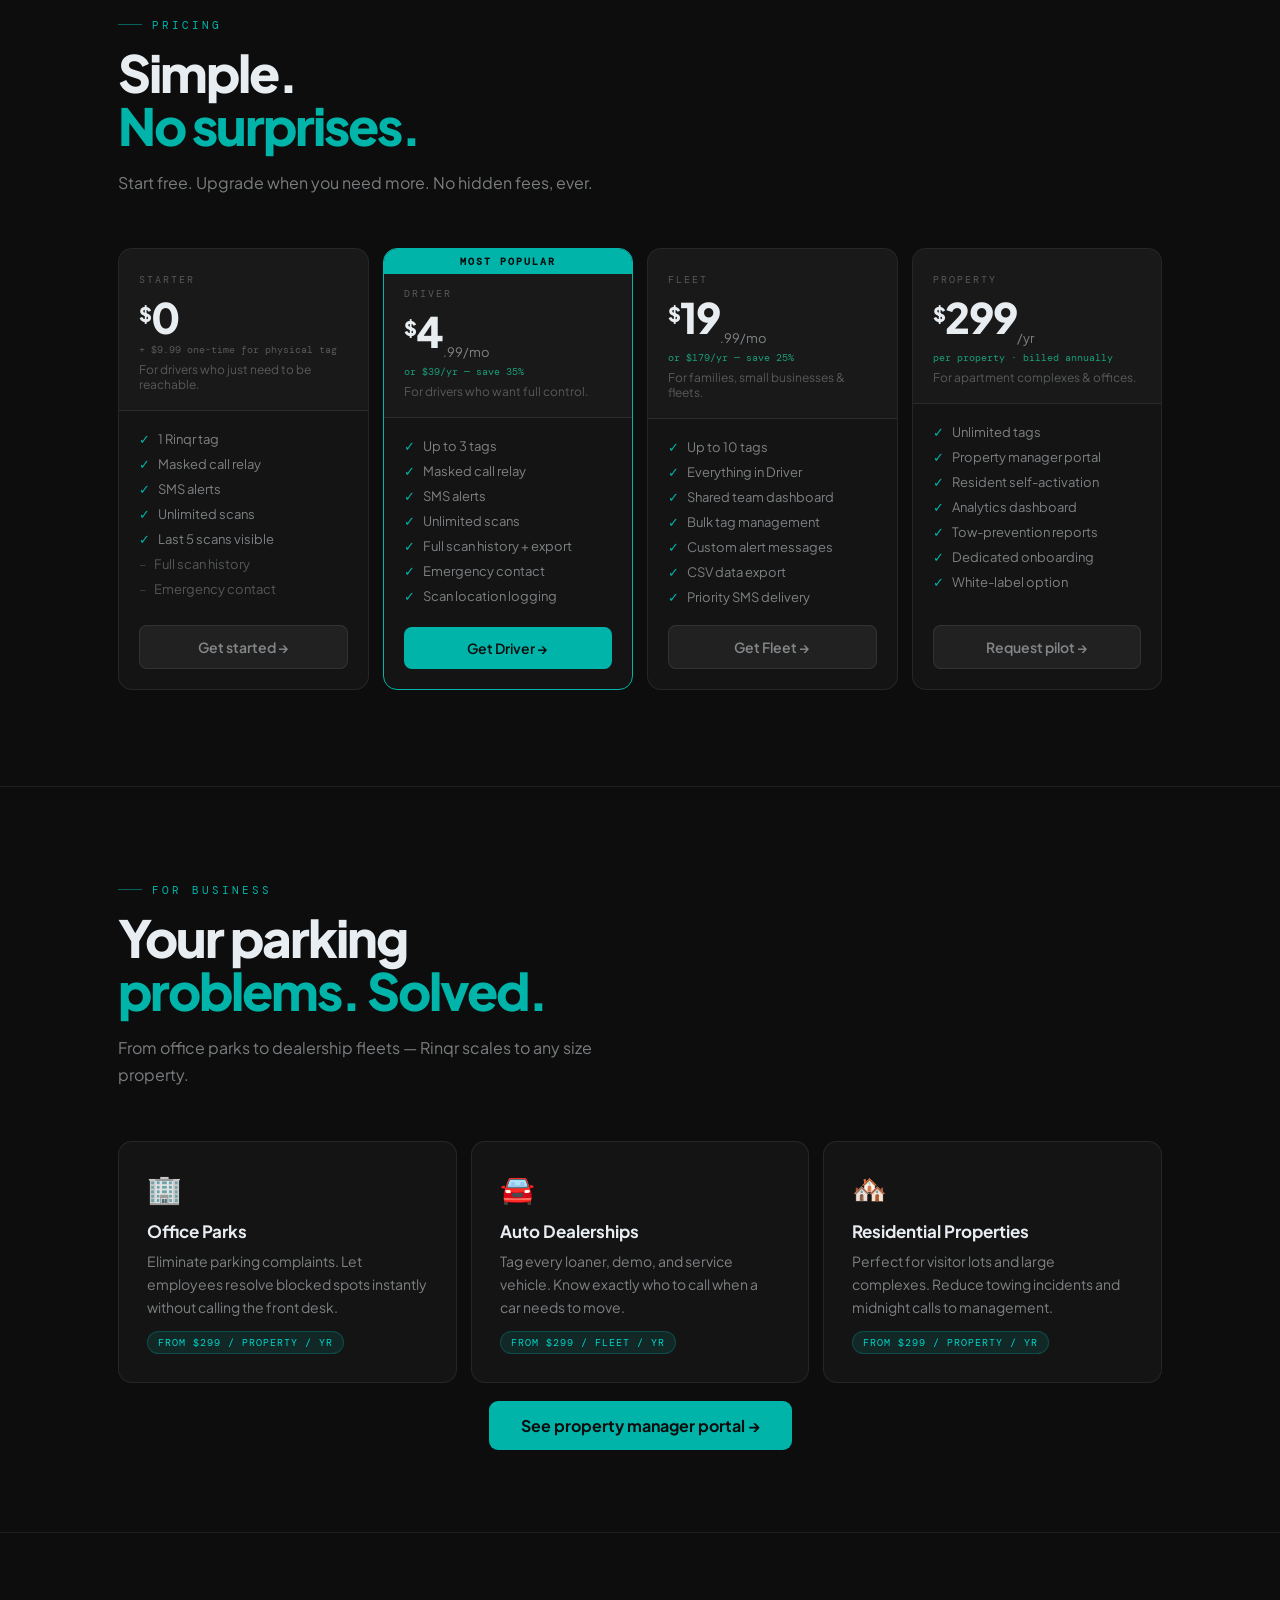
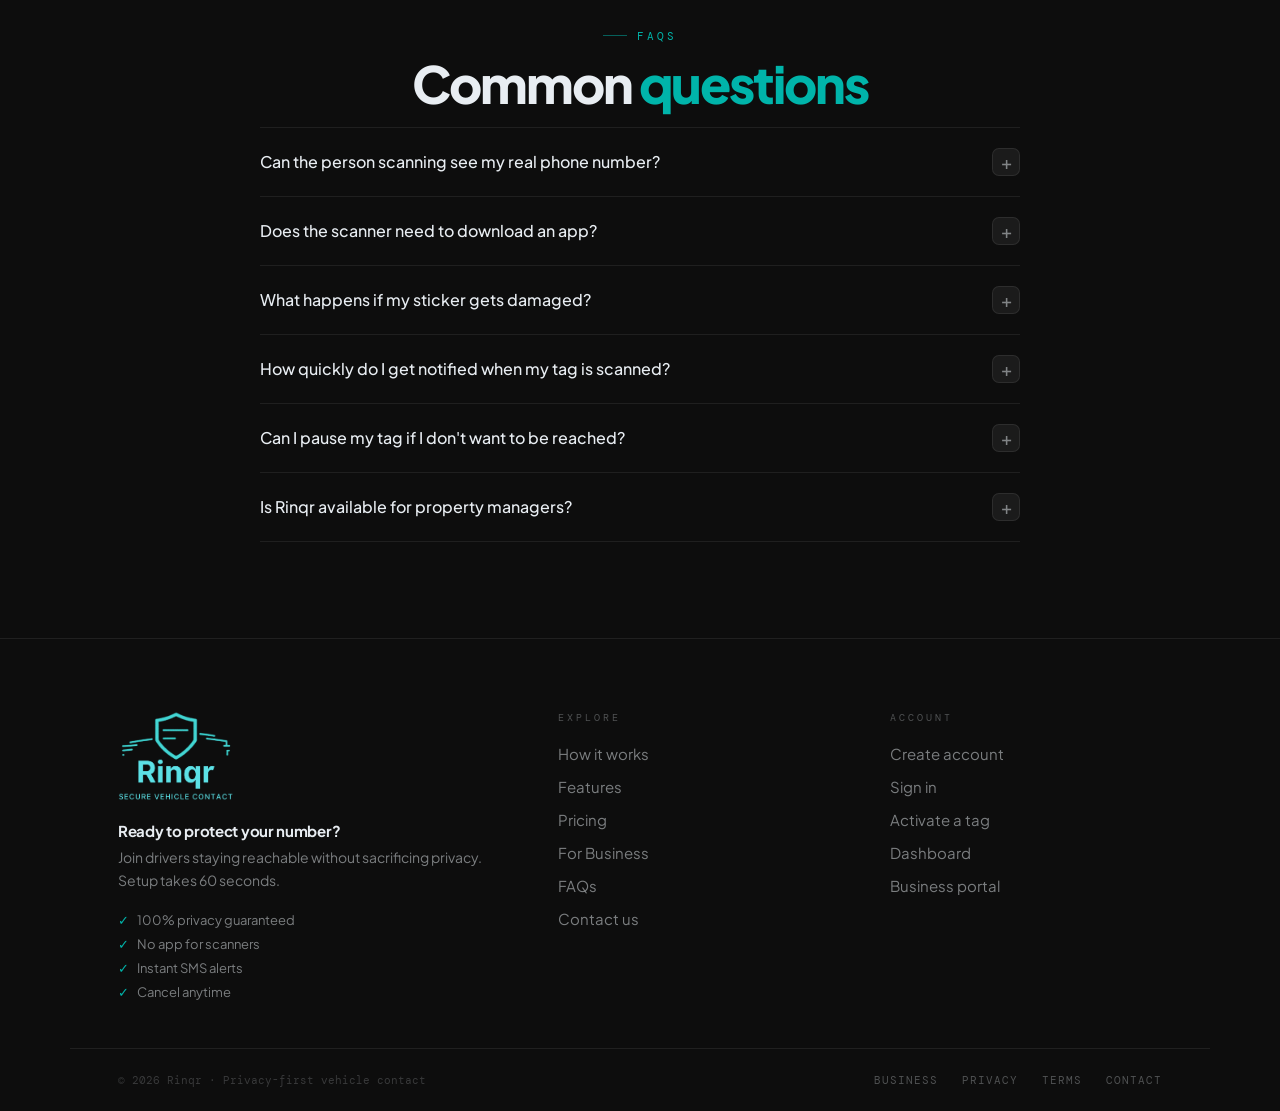
==== commit 0aa9c92c: "bug fixes" ====
--- a/index.html
+++ b/index.html
@@ -1,676 +1,808 @@
 <!DOCTYPE html>
 <html lang="en">
 <head>
-  <meta charset="UTF-8">
-  <meta name="viewport" content="width=device-width, initial-scale=1.0, maximum-scale=1.0">
-  <title>Rinqr — Contact Vehicle Owner</title>
-  <link rel="stylesheet" href="style.css">
-  <style>
-    body {
-      max-width: 420px;
-      margin: 0 auto;
-      padding: 32px 20px 60px;
-      min-height: 100vh;
-      background: var(--bg);
-    }
-
-    .page-logo { margin-bottom: 6px; }
-    .page-tagline { font-size: 13px; color: var(--muted); margin-bottom: 28px; }
-
-    .step { display: none; }
-    .step.active { display: block; }
-
-    .step-title {
-      font-family: var(--font-m);
-      font-size: 10px;
-      letter-spacing: 2px;
-      text-transform: uppercase;
-      color: var(--muted);
-      margin-bottom: 12px;
-    }
-    .reason-grid {
-      display: grid;
-      grid-template-columns: 1fr 1fr;
-      gap: 8px;
-      margin-bottom: 20px;
-    }
-    .reason-btn {
-      background: var(--card);
-      border: 1px solid var(--border);
-      border-radius: var(--radius);
-      padding: 16px 12px;
-      text-align: left;
-      cursor: pointer;
-      transition: border-color .15s, background .15s;
-      color: var(--text);
-      width: 100%;
-    }
-    .reason-btn:hover { border-color: var(--border2); }
-    .reason-btn.selected {
-      border-color: var(--accent);
-      background: rgba(0, 180, 170, .06);
-    }
-    .reason-emoji { font-size: 22px; display: block; margin-bottom: 6px; }
-    .reason-text  { font-size: 13px; font-weight: 500; display: block; color: var(--text); }
-
-    .phone-wrap {
-      background: var(--card);
-      border: 1px solid var(--border);
-      border-radius: var(--radius);
-      padding: 18px;
-      margin-bottom: 14px;
-    }
-    .phone-label {
-      font-family: var(--font-m);
-      font-size: 10px;
-      letter-spacing: 2px;
-      text-transform: uppercase;
-      color: var(--muted);
-      margin-bottom: 10px;
-      display: block;
-    }
-    #phoneInput {
-      background: transparent;
-      border: none;
-      padding: 0;
-      font-size: 22px;
-      font-family: var(--font-m);
-      letter-spacing: 2px;
-      color: var(--text);
-      border-radius: 0;
-    }
-    #phoneInput:focus { border: none; outline: none; }
-    #phoneInput::placeholder { color: var(--border2); }
-
-    .selected-reason-chip {
-      display: inline-flex;
-      align-items: center;
-      gap: 6px;
-      background: rgba(0, 180, 170, .10);
-      border: 1px solid rgba(0, 180, 170, .25);
-      border-radius: 5px;
-      padding: 5px 12px;
-      font-size: 12px;
-      color: var(--accent);
-      margin-bottom: 16px;
-      cursor: pointer;
-    }
-
-    .connecting-card {
-      background: var(--card);
-      border: 1px solid var(--border);
-      border-radius: var(--radius);
-      padding: 36px 20px;
-      text-align: center;
-      margin-bottom: 16px;
-    }
-    .connecting-title {
-      font-family: var(--font-d);
-      font-size: 24px;
-      letter-spacing: 2px;
-      margin: 16px 0 6px;
-      color: var(--text);
-    }
-    .connecting-sub { font-family: var(--font-m); font-size: 11px; color: var(--muted); }
-    .connecting-privacy {
-      display: flex;
-      align-items: center;
-      justify-content: center;
-      gap: 6px;
-      font-family: var(--font-m);
-      font-size: 11px;
-      color: var(--green);
-      margin-top: 16px;
-    }
-
-    .success-card {
-      background: var(--card);
-      border: 1px solid rgba(26,122,70,.25);
-      border-radius: var(--radius);
-      padding: 36px 20px;
-      text-align: center;
-      margin-bottom: 16px;
-    }
-    .success-icon-wrap {
-      width: 56px; height: 56px;
-      border-radius: 50%;
-      background: rgba(26,122,70,.10);
-      border: 1px solid rgba(26,122,70,.25);
-      display: flex;
-      align-items: center;
-      justify-content: center;
-      font-size: 24px;
-      margin: 0 auto 16px;
-      color: var(--green);
-    }
-    .success-title {
-      font-family: var(--font-d);
-      font-size: 28px;
-      letter-spacing: 2px;
-      color: var(--green);
-      margin-bottom: 6px;
-    }
-    .success-sub { font-size: 13px; color: var(--muted); }
-    .relay-number {
-      font-family: var(--font-m);
-      font-size: 13px;
-      color: var(--accent);
-      background: rgba(0, 180, 170, .08);
-      border: 1px solid rgba(0, 180, 170, .25);
-      padding: 8px 16px;
-      border-radius: 5px;
-      display: inline-block;
-      margin-top: 12px;
-    }
-
-    .privacy-breakdown {
-      background: var(--card);
-      border: 1px solid var(--border);
-      border-radius: var(--radius);
-      padding: 16px;
-    }
-    .pb-title {
-      font-family: var(--font-m);
-      font-size: 10px;
-      letter-spacing: 2px;
-      text-transform: uppercase;
-      color: var(--muted);
-      margin-bottom: 12px;
-    }
-    .pb-row {
-      display: flex;
-      align-items: flex-start;
-      gap: 10px;
-      padding: 6px 0;
-      font-size: 12px;
-      border-bottom: 1px solid var(--border);
-      color: var(--text);
-    }
-    .pb-row:last-child { border-bottom: none; }
-    .pb-check { color: var(--green); flex-shrink: 0; font-weight: 500; }
-
-    .step-indicator { display: flex; gap: 6px; margin-bottom: 24px; }
-    .step-dot {
-      height: 3px;
-      border-radius: 2px;
-      background: var(--border2);
-      flex: 1;
-      transition: background .3s;
-    }
-    .step-dot.done   { background: var(--green);  }
-    .step-dot.active { background: var(--accent); }
-
-    .back-link {
-      display: inline-flex;
-      align-items: center;
-      gap: 6px;
-      font-family: var(--font-m);
-      font-size: 11px;
-      color: var(--muted);
-      cursor: pointer;
-      margin-bottom: 20px;
-      background: none;
-      border: none;
-      padding: 0;
-    }
-    .back-link:hover { color: var(--accent); }
-
-    /* Message step */
-    .message-wrap {
-      background: var(--card);
-      border: 1px solid var(--border);
-      border-radius: var(--radius);
-      padding: 18px;
-      margin-bottom: 14px;
-    }
-    .message-label {
-      font-family: var(--font-m);
-      font-size: 10px;
-      letter-spacing: 2px;
-      text-transform: uppercase;
-      color: var(--muted);
-      margin-bottom: 10px;
-      display: block;
-    }
-    #messageInput {
-      background: transparent;
-      border: none;
-      padding: 0;
-      font-size: 15px;
-      color: var(--text);
-      border-radius: 0;
-      resize: none;
-      width: 100%;
-      min-height: 80px;
-      font-family: inherit;
-      line-height: 1.5;
-    }
-    #messageInput:focus { border: none; outline: none; }
-    #messageInput::placeholder { color: var(--border2); }
-    .char-count {
-      font-size: 11px;
-      color: var(--muted);
-      text-align: right;
-      margin-top: 6px;
-    }
-    .char-count.warn { color: var(--accent); }
-
-    /* Demo banner */
-    .demo-banner {
-      background: rgba(0, 180, 170, .08);
-      border: 1px solid rgba(0, 180, 170, .25);
-      border-radius: var(--radius-sm);
-      padding: 8px 12px;
-      font-size: 12px;
-      color: var(--accent);
-      margin-bottom: 16px;
-      text-align: center;
-    }
-
-    .page-footer { margin-top: 32px; text-align: center; }
-    .powered-by { font-family: var(--font-m); font-size: 10px; letter-spacing: 1px; color: var(--muted2); }
-    .powered-by span { color: var(--accent); }
-  </style>
+<meta charset="UTF-8">
+<meta name="viewport" content="width=device-width, initial-scale=1.0">
+<title>Rinqr — Anonymous Vehicle Contact</title>
+<link rel="preconnect" href="https://fonts.googleapis.com">
+<link rel="preconnect" href="https://fonts.gstatic.com" crossorigin>
+<link href="https://fonts.googleapis.com/css2?family=Plus+Jakarta+Sans:wght@300;400;500;600;700;800;900&family=DM+Mono:wght@400;500&display=swap" rel="stylesheet">
+<style>
+*,*::before,*::after{box-sizing:border-box;margin:0;padding:0}
+html{scroll-behavior:smooth}
+body{background:#0d0d0d;color:#e8edf2;font-family:'Plus Jakarta Sans',sans-serif;-webkit-font-smoothing:antialiased;overflow-x:hidden}
+
+:root{
+  --cyan:#00b4aa;--cyan2:#00d4c8;
+  --bg:#0d0d0d;--bg2:#141414;--bg3:#1a1a1a;
+  --border:rgba(255,255,255,0.08);--border2:rgba(0,180,170,0.25);
+  --text:#e8edf2;--muted:rgba(232,237,242,0.5);--muted2:rgba(232,237,242,0.3);
+  --mono:'DM Mono',monospace;
+}
+
+/* ── NAV ── */
+.nav{
+  position:sticky;top:0;z-index:100;
+  background:rgba(13,13,13,0.85);backdrop-filter:blur(20px);
+  border-bottom:1px solid var(--border);
+  padding:0 48px;height:64px;
+  display:flex;align-items:center;justify-content:space-between;
+  transition:background .3s;
+}
+.nav.scrolled{background:rgba(13,13,13,0.97)}
+.nav-logo{display:flex;align-items:center;text-decoration:none}
+.nav-logo img{height:36px;width:auto}
+.nav-links{display:flex;align-items:center;gap:32px}
+.nav-link{
+  font-size:14px;font-weight:500;color:var(--muted);
+  text-decoration:none;transition:color .2s;
+  position:relative;padding-bottom:2px;
+}
+.nav-link::after{content:'';position:absolute;bottom:-2px;left:0;width:0;height:1px;background:var(--cyan);transition:width .2s}
+.nav-link:hover{color:var(--text)}
+.nav-link:hover::after,.nav-link.active::after{width:100%}
+.nav-link.active{color:var(--text)}
+.nav-cta{
+  background:var(--cyan);color:#0d0d0d;
+  font-size:14px;font-weight:700;
+  padding:9px 22px;border-radius:8px;
+  text-decoration:none;transition:background .2s,transform .15s;
+}
+.nav-cta:hover{background:var(--cyan2);transform:translateY(-1px)}
+
+/* ── HERO ── */
+.hero{
+  min-height:100vh;display:flex;flex-direction:column;
+  align-items:center;justify-content:center;
+  text-align:center;padding:80px 24px 60px;
+  position:relative;overflow:hidden;
+}
+.hero-glow{
+  position:absolute;top:-200px;left:50%;transform:translateX(-50%);
+  width:900px;height:700px;
+  background:radial-gradient(ellipse at center,rgba(0,180,170,0.35) 0%,rgba(0,180,170,0.15) 30%,rgba(0,212,200,0.05) 60%,transparent 75%);
+  pointer-events:none;animation:glowPulse 4s ease-in-out infinite;
+}
+.hero-glow2{
+  position:absolute;top:-80px;left:50%;transform:translateX(-50%);
+  width:400px;height:400px;
+  background:radial-gradient(ellipse at center,rgba(0,212,200,0.25) 0%,rgba(0,180,170,0.08) 45%,transparent 70%);
+  pointer-events:none;animation:glowPulse 3s ease-in-out infinite reverse;
+}
+@keyframes glowPulse{
+  0%,100%{opacity:.7;transform:translateX(-50%) scale(1)}
+  50%{opacity:1;transform:translateX(-50%) scale(1.08)}
+}
+.hero-grid{
+  position:absolute;inset:0;
+  background-image:linear-gradient(rgba(0,180,170,0.03) 1px,transparent 1px),linear-gradient(90deg,rgba(0,180,170,0.03) 1px,transparent 1px);
+  background-size:60px 60px;pointer-events:none;
+}
+.hero-badge{
+  display:inline-flex;align-items:center;gap:8px;
+  background:rgba(255,255,255,0.05);border:1px solid var(--border);
+  border-radius:100px;padding:6px 16px 6px 10px;
+  font-size:13px;color:var(--muted);margin-bottom:28px;position:relative;
+}
+.hero-badge-dot{
+  width:7px;height:7px;border-radius:50%;background:var(--cyan);
+  animation:badgePulse 2s ease-in-out infinite;
+}
+@keyframes badgePulse{0%,100%{box-shadow:0 0 0 0 rgba(0,180,170,.5)}50%{box-shadow:0 0 0 6px rgba(0,180,170,0)}}
+.hero-title{
+  font-size:clamp(44px,7vw,84px);font-weight:900;
+  line-height:1.02;letter-spacing:-3px;
+  margin-bottom:22px;position:relative;
+}
+.hero-title .accent{color:var(--cyan)}
+.hero-title .dim{color:rgba(232,237,242,0.35)}
+.hero-sub{
+  font-size:clamp(16px,2vw,20px);color:var(--muted);
+  max-width:500px;line-height:1.65;margin-bottom:40px;position:relative;
+}
+.hero-sub strong{color:var(--text);font-weight:600}
+
+/* ── SCANNER DEMO WIDGET ── */
+.demo-widget{
+  background:rgba(255,255,255,0.04);border:1px solid var(--border);
+  border-radius:14px;max-width:560px;width:100%;
+  margin:0 auto 36px;position:relative;overflow:hidden;
+}
+.demo-widget-header{
+  display:flex;align-items:center;justify-content:space-between;
+  padding:12px 16px;border-bottom:1px solid var(--border);
+  background:rgba(255,255,255,0.03);
+}
+.demo-widget-title{display:flex;align-items:center;gap:8px;font-size:13px;font-weight:500;color:var(--muted);font-family:var(--mono)}
+.demo-widget-title .dw-icon{color:var(--cyan)}
+.demo-status{font-family:var(--mono);font-size:11px;color:var(--cyan);background:rgba(0,180,170,.1);border:1px solid var(--border2);padding:3px 10px;border-radius:100px}
+.demo-widget-body{padding:20px 16px}
+.demo-reasons{display:grid;grid-template-columns:1fr 1fr;gap:8px;margin-bottom:14px}
+.demo-reason{
+  background:rgba(255,255,255,0.04);border:1px solid var(--border);
+  border-radius:8px;padding:10px 12px;font-size:13px;color:var(--muted);
+  cursor:pointer;transition:border-color .15s,background .15s,color .15s;
+  text-align:left;display:flex;align-items:center;gap:8px;
+}
+.demo-reason:hover{border-color:var(--border2);background:rgba(0,180,170,.05);color:var(--text)}
+.demo-reason.sel{border-color:var(--cyan);background:rgba(0,180,170,.10);color:var(--cyan2)}
+.demo-phone-row{
+  display:flex;align-items:center;gap:10px;
+  background:rgba(255,255,255,0.04);border:1px solid var(--border);
+  border-radius:8px;padding:10px 14px;margin-bottom:12px;
+}
+.demo-phone-row input{
+  flex:1;background:transparent;border:none;outline:none;
+  font-size:15px;color:var(--text);font-family:var(--mono);letter-spacing:1px;
+}
+.demo-phone-row input::placeholder{color:var(--muted2)}
+.demo-send-btn{
+  background:var(--cyan);color:#0d0d0d;border:none;border-radius:7px;
+  width:34px;height:34px;display:flex;align-items:center;justify-content:center;
+  cursor:pointer;font-size:16px;transition:background .15s,transform .1s;flex-shrink:0;
+}
+.demo-send-btn:hover{background:var(--cyan2);transform:scale(1.05)}
+.demo-privacy{font-size:11px;color:var(--muted2);font-family:var(--mono);text-align:center}
+.demo-success{display:none;text-align:center;padding:20px;animation:fadeIn .4s ease}
+@keyframes fadeIn{from{opacity:0;transform:translateY(8px)}to{opacity:1;transform:translateY(0)}}
+.demo-success .ds-icon{font-size:36px;margin-bottom:10px;display:block}
+.demo-success .ds-title{font-size:15px;font-weight:600;color:var(--cyan2);margin-bottom:4px}
+.demo-success .ds-sub{font-size:12px;color:var(--muted);font-family:var(--mono)}
+
+.hero-cta-row{display:flex;gap:12px;justify-content:center;flex-wrap:wrap;position:relative}
+.btn-primary-hero{
+  background:var(--cyan);color:#0d0d0d;font-size:16px;font-weight:700;
+  padding:14px 32px;border-radius:9px;text-decoration:none;
+  transition:background .2s,transform .15s,box-shadow .2s;
+}
+.btn-primary-hero:hover{background:var(--cyan2);transform:translateY(-2px);box-shadow:0 8px 32px rgba(0,180,170,.3)}
+.btn-ghost-hero{
+  background:transparent;color:var(--muted);font-size:16px;font-weight:500;
+  padding:14px 32px;border-radius:9px;text-decoration:none;
+  border:1px solid var(--border);transition:border-color .2s,color .2s,transform .15s;
+}
+.btn-ghost-hero:hover{border-color:var(--border2);color:var(--text);transform:translateY(-2px)}
+
+/* ── STATS BAR ── */
+.stats-bar{
+  border-top:1px solid var(--border);border-bottom:1px solid var(--border);
+  background:rgba(255,255,255,.02);padding:36px 48px;
+  display:grid;grid-template-columns:repeat(4,1fr);gap:24px;text-align:center;
+}
+.stat-val{font-size:36px;font-weight:800;color:var(--text);letter-spacing:-1px;margin-bottom:4px}
+.stat-val span{color:var(--cyan)}
+.stat-label{font-size:13px;color:var(--muted);font-family:var(--mono)}
+
+/* ── SECTIONS ── */
+.section{padding:96px 48px;max-width:1140px;margin:0 auto}
+.section-eyebrow{
+  font-family:var(--mono);font-size:11px;letter-spacing:3px;
+  text-transform:uppercase;color:var(--cyan);margin-bottom:14px;
+  display:flex;align-items:center;gap:10px;
+}
+.section-eyebrow::before{content:'';width:24px;height:1px;background:var(--cyan);opacity:.5}
+.section-title{
+  font-size:clamp(32px,4vw,52px);font-weight:800;letter-spacing:-2px;
+  line-height:1.05;margin-bottom:16px;color:var(--text);
+}
+.section-title .accent{color:var(--cyan)}
+.section-sub{font-size:16px;color:var(--muted);max-width:480px;line-height:1.7;margin-bottom:52px}
+.full-divider{border:none;border-top:1px solid var(--border);margin:0}
+
+/* ── HOW IT WORKS ── */
+.how-layout{display:grid;grid-template-columns:1fr 1fr;gap:60px;align-items:start}
+.how-steps{display:flex;flex-direction:column}
+.how-step{
+  display:flex;gap:20px;padding:24px 0;
+  border-bottom:1px solid var(--border);cursor:pointer;transition:all .2s;
+}
+.how-step:last-child{border-bottom:none}
+.how-step-num{font-family:var(--mono);font-size:12px;letter-spacing:1px;color:var(--muted2);min-width:28px;padding-top:3px;transition:color .2s}
+.how-step-content{flex:1}
+.how-step-title{font-size:17px;font-weight:600;color:var(--muted);transition:color .2s}
+.how-step-desc{font-size:14px;color:var(--muted2);line-height:1.65;max-height:0;overflow:hidden;transition:max-height .3s ease,opacity .3s,margin .3s;opacity:0;margin-top:0}
+.how-step.active .how-step-num{color:var(--cyan)}
+.how-step.active .how-step-title{color:var(--text)}
+.how-step.active .how-step-desc{max-height:100px;opacity:1;margin-top:8px}
+.how-step-arrow{color:var(--muted2);transition:color .2s,transform .2s;font-size:18px;padding-top:2px}
+.how-step.active .how-step-arrow{color:var(--cyan);transform:rotate(90deg)}
+.how-visual{
+  position:sticky;top:100px;
+  background:rgba(255,255,255,0.03);border:1px solid var(--border);
+  border-radius:16px;padding:32px;min-height:360px;
+  display:flex;flex-direction:column;align-items:center;justify-content:center;
+  text-align:center;overflow:hidden;
+}
+.how-visual-glow{position:absolute;width:200px;height:200px;background:radial-gradient(circle,rgba(0,180,170,0.15) 0%,transparent 70%);border-radius:50%;pointer-events:none}
+.how-visual-content{animation:fadeIn .4s ease}
+.how-visual-icon{font-size:56px;margin-bottom:18px;display:block}
+.how-visual-title{font-size:20px;font-weight:700;color:var(--text);margin-bottom:8px}
+.how-visual-desc{font-size:14px;color:var(--muted);line-height:1.65}
+
+/* ── BENTO ── */
+.bento-grid{display:grid;grid-template-columns:repeat(3,1fr);grid-template-rows:auto auto;gap:14px}
+.bento-card{
+  background:rgba(255,255,255,0.03);border:1px solid var(--border);
+  border-radius:14px;padding:28px;transition:border-color .25s,background .25s;
+  position:relative;overflow:hidden;
+}
+.bento-card:hover{border-color:var(--border2);background:rgba(0,180,170,.04)}
+.bento-card.featured{grid-column:span 2;border-color:rgba(0,180,170,.2);background:rgba(0,180,170,.05)}
+.bento-card::before{content:'';position:absolute;top:0;left:0;right:0;height:2px;background:linear-gradient(90deg,var(--cyan),var(--cyan2));opacity:0;transition:opacity .25s}
+.bento-card:hover::before,.bento-card.featured::before{opacity:1}
+.bento-icon{font-size:28px;margin-bottom:14px;display:block}
+.bento-title{font-size:17px;font-weight:700;color:var(--text);margin-bottom:8px}
+.bento-desc{font-size:14px;color:var(--muted);line-height:1.65}
+.bento-tag{display:inline-block;font-family:var(--mono);font-size:10px;letter-spacing:1px;padding:4px 10px;border-radius:100px;margin-top:12px;background:rgba(0,180,170,.12);color:var(--cyan2);border:1px solid var(--border2);text-transform:uppercase}
+
+/* ── TESTIMONIALS ── */
+.testimonials-section{background:rgba(255,255,255,.015)}
+.testi-grid{display:grid;grid-template-columns:repeat(3,1fr);gap:14px}
+.testi-card{background:rgba(255,255,255,0.04);border:1px solid var(--border);border-radius:14px;padding:24px;transition:border-color .2s,transform .2s}
+.testi-card:hover{border-color:var(--border2);transform:translateY(-3px)}
+.testi-stars{color:var(--cyan);font-size:14px;letter-spacing:2px;margin-bottom:14px}
+.testi-text{font-size:14px;color:var(--muted);line-height:1.7;margin-bottom:18px;font-style:italic}
+.testi-author{display:flex;align-items:center;gap:10px}
+.testi-avatar{width:38px;height:38px;border-radius:50%;background:linear-gradient(135deg,var(--cyan),#006b66);display:flex;align-items:center;justify-content:center;font-weight:700;font-size:14px;color:#fff;flex-shrink:0}
+.testi-name{font-size:14px;font-weight:600;color:var(--text)}
+.testi-role{font-size:12px;color:var(--muted2);font-family:var(--mono)}
+
+/* ── PRICING ── */
+.pricing-grid{display:grid;grid-template-columns:repeat(4,1fr);gap:14px}
+.price-card{background:rgba(255,255,255,0.03);border:1px solid var(--border);border-radius:14px;overflow:hidden;display:flex;flex-direction:column;transition:border-color .25s,transform .25s}
+.price-card:hover{transform:translateY(-4px);border-color:rgba(255,255,255,.15)}
+.price-card.featured{border-color:var(--cyan);position:relative}
+.price-card.featured::before{content:'MOST POPULAR';position:absolute;top:0;left:0;right:0;background:var(--cyan);color:#0d0d0d;font-family:var(--mono);font-size:10px;letter-spacing:2px;text-align:center;padding:6px;font-weight:600}
+.price-head{padding:24px 20px 18px;border-bottom:1px solid var(--border);background:rgba(255,255,255,.02)}
+.price-card.featured .price-head{padding-top:38px}
+.price-name{font-family:var(--mono);font-size:10px;letter-spacing:2px;text-transform:uppercase;color:var(--muted2);margin-bottom:10px}
+.price-amount{font-size:42px;font-weight:800;letter-spacing:-1px;color:var(--text);line-height:1}
+.price-amount sup{font-size:20px;vertical-align:top;margin-top:8px;display:inline-block}
+.price-amount sub{font-size:13px;color:var(--muted);font-weight:400;letter-spacing:0}
+.price-save{font-family:var(--mono);font-size:10px;color:#1a9e7a;margin-top:5px}
+.price-desc{font-size:12px;color:var(--muted2);margin-top:6px}
+.price-body{padding:20px;flex:1;display:flex;flex-direction:column}
+.price-features{list-style:none;display:flex;flex-direction:column;gap:9px;margin-bottom:20px;flex:1}
+.price-features li{display:flex;gap:8px;align-items:flex-start;font-size:13px;color:var(--muted)}
+.pf-check{color:var(--cyan);flex-shrink:0}
+.pf-x{color:rgba(232,237,242,.2);flex-shrink:0}
+.price-btn{display:block;width:100%;padding:12px;border-radius:8px;text-align:center;font-size:14px;font-weight:600;text-decoration:none;transition:opacity .15s,transform .1s;border:none;cursor:pointer}
+.price-btn:hover{opacity:.88;transform:translateY(-1px)}
+.price-btn.primary{background:var(--cyan);color:#0d0d0d}
+.price-btn.secondary{background:rgba(255,255,255,.06);color:var(--muted);border:1px solid var(--border)}
+
+/* ── FAQ ── */
+.faq-list{display:flex;flex-direction:column;max-width:760px;margin:0 auto}
+.faq-item{border-bottom:1px solid var(--border);overflow:hidden}
+.faq-item:first-child{border-top:1px solid var(--border)}
+.faq-q{width:100%;text-align:left;background:none;border:none;cursor:pointer;display:flex;align-items:center;justify-content:space-between;padding:20px 0;font-size:16px;font-weight:500;color:var(--text);gap:16px;transition:color .15s;font-family:'Plus Jakarta Sans',sans-serif}
+.faq-q:hover{color:var(--cyan)}
+.faq-plus{width:28px;height:28px;border-radius:7px;background:rgba(255,255,255,.06);border:1px solid var(--border);display:flex;align-items:center;justify-content:center;font-size:18px;color:var(--muted);flex-shrink:0;transition:background .15s,color .15s,transform .25s}
+.faq-item.open .faq-plus{background:rgba(0,180,170,.12);color:var(--cyan);transform:rotate(45deg);border-color:var(--border2)}
+.faq-a{font-size:14px;color:var(--muted);line-height:1.7;max-height:0;overflow:hidden;transition:max-height .35s ease,padding .35s;padding-bottom:0}
+.faq-item.open .faq-a{max-height:200px;padding-bottom:20px}
+
+/* ── FOOTER ── */
+footer{background:#0d0d0d;border-top:1px solid var(--border)}
+.footer-top{max-width:1140px;margin:0 auto;padding:72px 48px 48px;display:grid;grid-template-columns:1.4fr 1fr 1fr;gap:60px;border-bottom:1px solid var(--border)}
+.footer-logo{display:inline-flex;align-items:center;text-decoration:none;margin-bottom:20px}
+.footer-logo img{height:90px;width:auto}
+.footer-tagline{font-size:15px;font-weight:700;color:var(--text);margin-bottom:6px;letter-spacing:-0.3px}
+.footer-sub{font-size:14px;color:var(--muted);line-height:1.65;margin-bottom:20px}
+.footer-checklist{display:flex;flex-direction:column;gap:8px}
+.footer-checklist span{display:flex;align-items:center;gap:8px;font-size:13px;color:var(--muted)}
+.footer-checklist .ck{color:var(--cyan)}
+.footer-col-label{font-family:var(--mono);font-size:10px;letter-spacing:3px;text-transform:uppercase;color:var(--muted2);margin-bottom:20px}
+.footer-col-links{display:flex;flex-direction:column;gap:14px}
+.footer-col-link{font-size:15px;color:var(--muted);text-decoration:none;transition:color .15s}
+.footer-col-link:hover{color:var(--text)}
+.footer-bottom{max-width:1140px;margin:0 auto;padding:24px 48px;display:flex;align-items:center;justify-content:space-between;flex-wrap:wrap;gap:12px}
+.footer-note{font-family:var(--mono);font-size:11px;color:rgba(232,237,242,.2)}
+.footer-bottom-links{display:flex;gap:24px;flex-wrap:wrap}
+.footer-bottom-link{font-family:var(--mono);font-size:11px;letter-spacing:1px;text-transform:uppercase;color:rgba(232,237,242,.3);text-decoration:none;transition:color .15s}
+.footer-bottom-link:hover{color:var(--cyan)}
+
+/* ── SCROLL REVEAL ── */
+.reveal{opacity:0;transform:translateY(28px);transition:opacity .6s ease,transform .6s ease}
+.reveal.visible{opacity:1;transform:translateY(0)}
+.reveal-delay-1{transition-delay:.1s}
+.reveal-delay-2{transition-delay:.2s}
+.reveal-delay-3{transition-delay:.3s}
+.reveal-delay-4{transition-delay:.4s}
+
+/* ── RESPONSIVE ── */
+@media(max-width:900px){
+  .pricing-grid{grid-template-columns:repeat(2,1fr)}
+  .how-layout{grid-template-columns:1fr}
+  .how-visual{display:none}
+  .stats-bar{grid-template-columns:repeat(2,1fr)}
+  .testi-grid{grid-template-columns:1fr}
+  .bento-grid{grid-template-columns:1fr}
+  .bento-card.featured{grid-column:span 1}
+  .footer-top{grid-template-columns:1fr;gap:40px;padding:48px 20px}
+  .footer-bottom{padding:20px;flex-direction:column;align-items:flex-start}
+}
+@media(max-width:600px){
+  .nav{padding:0 20px}
+  .nav-links{display:none}
+  .section{padding:60px 20px}
+  .stats-bar{padding:32px 20px;grid-template-columns:1fr 1fr}
+  .pricing-grid{grid-template-columns:1fr}
+}
+</style>
 </head>
 <body>
 
-  <a href="landing.html" class="logo-mark page-logo">
-    <img src="Rinqr_logo.png" alt="Rinqr" class="logo-img">
+<nav class="nav" id="mainNav">
+  <!-- LEFT: Logo -->
+  <a href="index.html" class="nav-logo">
+    <img src="Rinqr_logo.png" alt="Rinqr">
   </a>
-  <p class="page-tagline">Reach this vehicle's owner — privately</p>
-
-  <div id="demoBanner" class="demo-banner" style="display:none">
-    ⚠️ Demo mode — no tag ID in URL. Real scans use <code>?tag=PP-XXXX-XXXX</code>
-  </div>
-
-  <div class="step-indicator" id="stepIndicator">
-    <div class="step-dot active" id="dot0"></div>
-    <div class="step-dot" id="dot1"></div>
-    <div class="step-dot" id="dot2"></div>
-    <div class="step-dot" id="dot3"></div>
-    <div class="step-dot" id="dot4"></div>
-  </div>
-
-  <!-- STEP 0: ERROR STATE -->
-  <div class="step" id="step0">
-    <div class="success-card" style="border-color:rgba(0, 180, 170, .30);background:rgba(0, 180, 170, .03)">
-      <div class="success-icon-wrap" style="background:rgba(0, 180, 170, .12);border-color:rgba(0, 180, 170, .30);color:var(--accent)">✕</div>
-      <div class="success-title" style="color:var(--accent)">TAG INACTIVE</div>
-      <div class="success-sub">This tag has been deactivated by its owner. If you need to reach this vehicle, leave a note on the windshield.</div>
-    </div>
-    <div class="privacy-breakdown" style="margin-top:14px">
-      <div class="pb-title">What this means</div>
-      <div class="pb-row"><span class="pb-check" style="color:var(--accent)">✕</span><span>Owner has paused this tag</span></div>
-      <div class="pb-row"><span class="pb-check" style="color:var(--accent)">✕</span><span>No calls or messages can be sent</span></div>
-      <div class="pb-row"><span class="pb-check">✓</span><span>Tag can be reactivated by the owner at any time</span></div>
-    </div>
-    <button class="btn btn-secondary mt-16" onclick="showActiveFlow()">← Try another tag</button>
-  </div>
-
-  <!-- STEP 1: REASON -->
-  <div class="step active" id="step1">
-    <p class="step-title">Why are you reaching out?</p>
-    <div class="reason-grid">
-      <button class="reason-btn" onclick="selectReason(this, '🚗', 'Blocking driveway')">
-        <span class="reason-emoji">🚗</span>
-        <span class="reason-text">Blocking driveway</span>
-      </button>
-      <button class="reason-btn" onclick="selectReason(this, '💡', 'Left lights on')">
-        <span class="reason-emoji">💡</span>
-        <span class="reason-text">Left lights on</span>
-      </button>
-      <button class="reason-btn" onclick="selectReason(this, '⚠️', 'Minor accident')">
-        <span class="reason-emoji">⚠️</span>
-        <span class="reason-text">Minor accident</span>
-      </button>
-      <button class="reason-btn" onclick="selectReason(this, '🔔', 'Alarm going off')">
-        <span class="reason-emoji">🔔</span>
-        <span class="reason-text">Alarm going off</span>
-      </button>
-      <button class="reason-btn" onclick="selectReason(this, '🅿️', 'Wrong parking spot')">
-        <span class="reason-emoji">🅿️</span>
-        <span class="reason-text">Wrong parking spot</span>
-      </button>
-      <button class="reason-btn" onclick="selectReason(this, '💬', 'Other message')">
-        <span class="reason-emoji">💬</span>
-        <span class="reason-text">Other message</span>
-      </button>
-    </div>
-    <button class="btn btn-primary" id="reasonNextBtn" disabled onclick="goStep(2)">
-      Continue →
-    </button>
-  </div>
-
-  <!-- STEP 2: MESSAGE (new) -->
-  <div class="step" id="step2">
-    <button class="back-link" onclick="goStep(1)">← Back</button>
-
-    <div class="selected-reason-chip" id="selectedChip2" onclick="goStep(1)">
-      <span id="chipEmoji2">🚗</span>
-      <span id="chipText2">Blocking driveway</span>
-      <span style="color:var(--muted)">· change</span>
-    </div>
-
-    <div class="message-wrap">
-      <label class="message-label" for="messageInput">Add a message <span style="color:var(--muted2)">(optional)</span></label>
-      <textarea
-        id="messageInput"
-        placeholder="E.g. You're blocking spot 14, can you move ASAP?"
-        maxlength="160"
-        oninput="updateCharCount()"
-      ></textarea>
-      <div class="char-count" id="charCount">160 characters remaining</div>
-    </div>
-
-    <div class="privacy-note mb-16">
-      🔒 Your message is sent anonymously — the owner won't see your number
-    </div>
-
-    <button class="btn btn-primary" onclick="goStep(3)">
-      Continue →
-    </button>
-    <button class="btn btn-secondary mt-8" onclick="skipMessage()">
-      Skip — send without a message
-    </button>
-  </div>
-
-  <!-- STEP 3: PHONE -->
-  <div class="step" id="step3">
-    <button class="back-link" onclick="goStep(2)">← Back</button>
-
-    <div class="selected-reason-chip" id="selectedChip" onclick="goStep(1)">
-      <span id="chipEmoji">🚗</span>
-      <span id="chipText">Blocking driveway</span>
-      <span style="color:var(--muted)">· change</span>
-    </div>
-
-    <div class="phone-wrap">
-      <label class="phone-label" for="phoneInput">Your phone number</label>
-      <input
-        type="tel"
-        id="phoneInput"
-        placeholder="(555) 000-0000"
-        maxlength="14"
-        autocomplete="tel"
-        oninput="formatPhone(this); checkPhoneReady()"
-      >
-    </div>
-
-    <div class="privacy-note mb-16">
-      🔒 Your number is never shared with the vehicle owner
-    </div>
-
-    <button class="btn btn-primary" id="phoneNextBtn" disabled onclick="sendSMS()">
-      Send message anonymously →
-    </button>
-
-    <p class="tcpa mt-8">
-      By continuing you consent to receive an anonymous SMS reply from the vehicle owner. Standard rates may apply.
-    </p>
-  </div>
-
-  <!-- STEP 4: SENDING -->
-  <div class="step" id="step4">
-    <button class="back-link" onclick="goStep(3)" id="cancelBtn">← Cancel</button>
-    <div class="connecting-card">
-      <div class="spinner" id="connectSpinner"></div>
-      <div class="connecting-title" id="connectTitle">SENDING…</div>
-      <div class="connecting-sub" id="connectSub">Routing through secure relay</div>
-      <div class="connecting-privacy">
-        🔒 Both numbers masked from each other
-      </div>
-    </div>
-  </div>
-
-  <!-- STEP 5: SUCCESS -->
-  <div class="step" id="step5">
-    <div class="success-card">
-      <div class="success-icon-wrap">✓</div>
-      <div class="success-title">MESSAGE SENT</div>
-      <div class="success-sub">The vehicle owner has been notified by SMS and can reply anonymously</div>
-    </div>
-
-    <div class="privacy-breakdown">
-      <div class="pb-title">What just happened</div>
-      <div class="pb-row"><span class="pb-check">✓</span><span>Your real number — <strong>hidden from owner</strong></span></div>
-      <div class="pb-row"><span class="pb-check">✓</span><span>Owner's real number — <strong>hidden from you</strong></span></div>
-      <div class="pb-row"><span class="pb-check">✓</span><span>SMS sent for reason: <strong id="successReason">—</strong></span></div>
-      <div class="pb-row"><span class="pb-check">✓</span><span>If they reply, you'll get an anonymous SMS back</span></div>
-      <div class="pb-row"><span class="pb-check">✓</span><span>Scan logged in owner's private dashboard</span></div>
-    </div>
-
-    <button class="btn btn-secondary mt-16" onclick="resetFlow()">
-      ↺ Start over
-    </button>
-  </div>
-
-  <div class="page-footer">
-    <div class="powered-by">Powered by <span>Rinqr</span> · <a href="privacy.html" style="color:var(--muted2);text-decoration:none">Privacy Policy</a> · <a href="terms.html" style="color:var(--muted2);text-decoration:none">Terms</a></div>
-  </div>
+
+  <!-- CENTER: Links -->
+  <div class="nav-links">
+    <a href="#how"      class="nav-link" data-section="how">How It Works</a>
+    <a href="#features" class="nav-link" data-section="features">Features</a>
+    <a href="#pricing"  class="nav-link" data-section="pricing">Pricing</a>
+    <a href="#business" class="nav-link" data-section="business">For Business</a>
+  </div>
+
+  <!-- RIGHT: Buttons -->
+  <div style="display:flex;align-items:center;gap:10px">
+    <a href="signin.html" class="nav-link">Sign In</a>
+    <a href="signin.html?tab=signup" class="nav-cta">Get Your Tag</a>
+  </div>
+</nav>
+
+
+<!-- HERO -->
+<section class="hero" id="hero">
+  <div class="hero-glow"></div>
+  <div class="hero-glow2"></div>
+  <div class="hero-grid"></div>
+
+  <div class="hero-badge reveal">
+    <span class="hero-badge-dot"></span>
+    Privacy-first · No app required for scanners
+  </div>
+
+  <h1 class="hero-title reveal reveal-delay-1">
+    Someone needs to<br>
+    reach <span class="accent">your car.</span><br>
+    <span class="dim">Not your number.</span>
+  </h1>
+
+  <p class="hero-sub reveal reveal-delay-2">
+    Rinqr lets anyone contact you when your car needs attention —
+    <strong>without ever seeing your phone number.</strong>
+    One scan. Instant masked connection.
+  </p>
+
+  <div class="demo-widget reveal reveal-delay-3" id="demoWidget">
+    <div class="demo-widget-header">
+      <div class="demo-widget-title">
+        <span class="dw-icon">🔒</span> Scanner view — what they see
+      </div>
+      <div class="demo-status">Live demo</div>
+    </div>
+    <div class="demo-widget-body" id="demoBody">
+      <div class="demo-reasons">
+        <button class="demo-reason" onclick="selectReason(this,'🚗','Blocking driveway')">🚗 Blocking driveway</button>
+        <button class="demo-reason" onclick="selectReason(this,'💡','Left lights on')">💡 Left lights on</button>
+        <button class="demo-reason" onclick="selectReason(this,'⚠️','Minor accident')">⚠️ Minor accident</button>
+        <button class="demo-reason" onclick="selectReason(this,'🔔','Alarm going off')">🔔 Alarm going off</button>
+      </div>
+      <div class="demo-phone-row">
+        <input type="tel" id="demoPhone" placeholder="(555) 000-0000" maxlength="14"
+          oninput="let v=this.value.replace(/\D/g,'').slice(0,10);if(v.length>=7)v='('+v.slice(0,3)+') '+v.slice(3,6)+'-'+v.slice(6);else if(v.length>=4)v='('+v.slice(0,3)+') '+v.slice(3);else if(v.length)v='('+v;this.value=v;">
+        <button class="demo-send-btn" onclick="sendDemo()">→</button>
+      </div>
+      <div class="demo-privacy">🔒 Your number is never shared with the vehicle owner</div>
+    </div>
+    <div class="demo-success" id="demoSuccess">
+      <span class="ds-icon">✅</span>
+      <div class="ds-title">Message sent anonymously</div>
+      <div class="ds-sub">Owner notified via SMS · Neither number revealed · 0 exposures</div>
+    </div>
+  </div>
+
+  <div class="hero-cta-row reveal reveal-delay-4">
+    <a href="signin.html?tab=signup" class="btn-primary-hero">Get your tag — $9.99</a>
+    <a href="scan.html" class="btn-ghost-hero">See scanner demo</a>
+  </div>
+</section>
+
+<!-- STATS BAR -->
+<div class="stats-bar">
+  <div class="reveal"><div class="stat-val">100<span>%</span></div><div class="stat-label">Privacy guaranteed</div></div>
+  <div class="reveal reveal-delay-1"><div class="stat-val">0</div><div class="stat-label">Apps to install</div></div>
+  <div class="reveal reveal-delay-2"><div class="stat-val">60<span>s</span></div><div class="stat-label">To activate</div></div>
+  <div class="reveal reveal-delay-3"><div class="stat-val"><span>∞</span></div><div class="stat-label">Scans included</div></div>
+</div>
+
+<hr class="full-divider">
+
+<!-- HOW IT WORKS -->
+<div id="how">
+<div class="section">
+  <div class="section-eyebrow reveal">How it works</div>
+  <h2 class="section-title reveal">Four steps.<br><span class="accent">Zero awkward.</span></h2>
+  <p class="section-sub reveal">From sticker to solved in under 60 seconds. No apps. No accounts for the scanner.</p>
+  <div class="how-layout">
+    <div class="how-steps">
+      <div class="how-step active" onclick="setHowStep(0,this)">
+        <div class="how-step-num">01</div>
+        <div class="how-step-content">
+          <div class="how-step-title">Buy &amp; activate your tag</div>
+          <div class="how-step-desc">Order online, activate in 60 seconds. Enter your phone number — it's encrypted immediately and never shown to anyone.</div>
+        </div>
+        <div class="how-step-arrow">›</div>
+      </div>
+      <div class="how-step" onclick="setHowStep(1,this)">
+        <div class="how-step-num">02</div>
+        <div class="how-step-content">
+          <div class="how-step-title">Stick it on your vehicle</div>
+          <div class="how-step-desc">Weatherproof BOPP vinyl. UV-resistant, car-wash safe. QR error correction level H — still scans even if 30% is damaged.</div>
+        </div>
+        <div class="how-step-arrow">›</div>
+      </div>
+      <div class="how-step" onclick="setHowStep(2,this)">
+        <div class="how-step-num">03</div>
+        <div class="how-step-content">
+          <div class="how-step-title">Someone scans your tag</div>
+          <div class="how-step-desc">Any smartphone camera works — no app install, no account, no friction. They pick a reason and enter their number.</div>
+        </div>
+        <div class="how-step-arrow">›</div>
+      </div>
+      <div class="how-step" onclick="setHowStep(3,this)">
+        <div class="how-step-num">04</div>
+        <div class="how-step-content">
+          <div class="how-step-title">You connect anonymously</div>
+          <div class="how-step-desc">Twilio relay bridges the connection. You get an SMS with the reason. Neither side ever sees the other's real number — ever.</div>
+        </div>
+        <div class="how-step-arrow">›</div>
+      </div>
+    </div>
+    <div class="how-visual" id="howVisual">
+      <div class="how-visual-glow"></div>
+      <div class="how-visual-content" id="howVisualContent">
+        <span class="how-visual-icon">📦</span>
+        <div class="how-visual-title">Buy &amp; activate your tag</div>
+        <div class="how-visual-desc">Order online. Scan the activation QR on packaging. Enter your phone. Done in 60 seconds.</div>
+      </div>
+    </div>
+  </div>
+</div>
+</div>
+
+<hr class="full-divider">
+
+<!-- FEATURES -->
+<div id="features">
+<div class="section">
+  <div class="section-eyebrow reveal">Features</div>
+  <h2 class="section-title reveal">Built for the<br><span class="accent">real world.</span></h2>
+  <p class="section-sub reveal">Every feature designed around one principle: protect your privacy while staying reachable.</p>
+  <div class="bento-grid">
+    <div class="bento-card featured reveal">
+      <span class="bento-icon">🔒</span>
+      <div class="bento-title">Complete number masking — both ways</div>
+      <p class="bento-desc">Your real number is AES-256 encrypted and never revealed to anyone who scans your tag. The scanner's number is equally hidden from you. Both parties communicate through a Twilio relay number. Neither party can identify the other from the call alone.</p>
+      <span class="bento-tag">Core technology</span>
+    </div>
+    <div class="bento-card reveal reveal-delay-1">
+      <span class="bento-icon">📱</span>
+      <div class="bento-title">No app for scanners</div>
+      <p class="bento-desc">Zero install friction. Opens in browser instantly. More people actually use it when you need them to.</p>
+    </div>
+    <div class="bento-card reveal reveal-delay-2">
+      <span class="bento-icon">💬</span>
+      <div class="bento-title">Instant SMS alerts</div>
+      <p class="bento-desc">The moment someone scans your tag you get a text with the reason. You decide if and when to call back.</p>
+    </div>
+    <div class="bento-card reveal">
+      <span class="bento-icon">🆘</span>
+      <div class="bento-title">Emergency escalation</div>
+      <p class="bento-desc">Set an emergency contact. If you miss two consecutive calls from the same scan event, they're automatically notified.</p>
+    </div>
+    <div class="bento-card reveal reveal-delay-1">
+      <span class="bento-icon">🌧️</span>
+      <div class="bento-title">Built to survive anything</div>
+      <p class="bento-desc">BOPP vinyl with gloss laminate. UV-resistant, waterproof, car-wash safe. QR level H — reads even when damaged.</p>
+    </div>
+    <div class="bento-card reveal reveal-delay-2">
+      <span class="bento-icon">📊</span>
+      <div class="bento-title">Full scan history</div>
+      <p class="bento-desc">Every scan logged with timestamp, reason, and approximate location. See patterns, export your data.</p>
+    </div>
+  </div>
+</div>
+</div>
+
+<hr class="full-divider">
+
+<!-- PRICING -->
+<div id="pricing">
+<div class="section">
+  <div class="section-eyebrow reveal">Pricing</div>
+  <h2 class="section-title reveal">Simple.<br><span class="accent">No surprises.</span></h2>
+  <p class="section-sub reveal">Start free. Upgrade when you need more. No hidden fees, ever.</p>
+  <div class="pricing-grid">
+    <div class="price-card reveal">
+      <div class="price-head">
+        <div class="price-name">Starter</div>
+        <div class="price-amount"><sup>$</sup>0</div>
+        <div class="price-save" style="color:var(--muted2)">+ $9.99 one-time for physical tag</div>
+        <div class="price-desc">For drivers who just need to be reachable.</div>
+      </div>
+      <div class="price-body">
+        <ul class="price-features">
+          <li><span class="pf-check">✓</span>1 Rinqr tag</li>
+          <li><span class="pf-check">✓</span>Masked call relay</li>
+          <li><span class="pf-check">✓</span>SMS alerts</li>
+          <li><span class="pf-check">✓</span>Unlimited scans</li>
+          <li><span class="pf-check">✓</span>Last 5 scans visible</li>
+          <li><span class="pf-x">–</span><span style="color:var(--muted2)">Full scan history</span></li>
+          <li><span class="pf-x">–</span><span style="color:var(--muted2)">Emergency contact</span></li>
+        </ul>
+        <a href="signin.html?tab=signup" class="price-btn secondary">Get started →</a>
+      </div>
+    </div>
+    <div class="price-card featured reveal reveal-delay-1">
+      <div class="price-head">
+        <div class="price-name">Driver</div>
+        <div class="price-amount"><sup>$</sup>4<sub>.99/mo</sub></div>
+        <div class="price-save">or $39/yr — save 35%</div>
+        <div class="price-desc">For drivers who want full control.</div>
+      </div>
+      <div class="price-body">
+        <ul class="price-features">
+          <li><span class="pf-check">✓</span>Up to 3 tags</li>
+          <li><span class="pf-check">✓</span>Masked call relay</li>
+          <li><span class="pf-check">✓</span>SMS alerts</li>
+          <li><span class="pf-check">✓</span>Unlimited scans</li>
+          <li><span class="pf-check">✓</span>Full scan history + export</li>
+          <li><span class="pf-check">✓</span>Emergency contact</li>
+          <li><span class="pf-check">✓</span>Scan location logging</li>
+        </ul>
+        <a href="signin.html?tab=signup" class="price-btn primary">Get Driver →</a>
+      </div>
+    </div>
+    <div class="price-card reveal reveal-delay-2">
+      <div class="price-head">
+        <div class="price-name">Fleet</div>
+        <div class="price-amount"><sup>$</sup>19<sub>.99/mo</sub></div>
+        <div class="price-save">or $179/yr — save 25%</div>
+        <div class="price-desc">For families, small businesses &amp; fleets.</div>
+      </div>
+      <div class="price-body">
+        <ul class="price-features">
+          <li><span class="pf-check">✓</span>Up to 10 tags</li>
+          <li><span class="pf-check">✓</span>Everything in Driver</li>
+          <li><span class="pf-check">✓</span>Shared team dashboard</li>
+          <li><span class="pf-check">✓</span>Bulk tag management</li>
+          <li><span class="pf-check">✓</span>Custom alert messages</li>
+          <li><span class="pf-check">✓</span>CSV data export</li>
+          <li><span class="pf-check">✓</span>Priority SMS delivery</li>
+        </ul>
+        <a href="property.html#contact" class="price-btn secondary">Get Fleet →</a>
+      </div>
+    </div>
+    <div class="price-card reveal reveal-delay-3">
+      <div class="price-head">
+        <div class="price-name">Property</div>
+        <div class="price-amount"><sup>$</sup>299<sub>/yr</sub></div>
+        <div class="price-save">per property · billed annually</div>
+        <div class="price-desc">For apartment complexes &amp; offices.</div>
+      </div>
+      <div class="price-body">
+        <ul class="price-features">
+          <li><span class="pf-check">✓</span>Unlimited tags</li>
+          <li><span class="pf-check">✓</span>Property manager portal</li>
+          <li><span class="pf-check">✓</span>Resident self-activation</li>
+          <li><span class="pf-check">✓</span>Analytics dashboard</li>
+          <li><span class="pf-check">✓</span>Tow-prevention reports</li>
+          <li><span class="pf-check">✓</span>Dedicated onboarding</li>
+          <li><span class="pf-check">✓</span>White-label option</li>
+        </ul>
+        <a href="property.html#contact" class="price-btn secondary">Request pilot →</a>
+      </div>
+    </div>
+  </div>
+</div>
+</div>
+
+<hr class="full-divider">
+
+<!-- B2B -->
+<div id="business">
+<div class="section">
+  <div class="section-eyebrow reveal">For business</div>
+  <h2 class="section-title reveal">Your parking<br><span class="accent">problems. Solved.</span></h2>
+  <p class="section-sub reveal">From office parks to dealership fleets — Rinqr scales to any size property.</p>
+  <div style="display:grid;grid-template-columns:repeat(3,1fr);gap:14px" class="reveal">
+    <div class="bento-card">
+      <span class="bento-icon">🏢</span>
+      <div class="bento-title">Office Parks</div>
+      <p class="bento-desc">Eliminate parking complaints. Let employees resolve blocked spots instantly without calling the front desk.</p>
+      <span class="bento-tag">From $299 / property / yr</span>
+    </div>
+    <div class="bento-card">
+      <span class="bento-icon">🚘</span>
+      <div class="bento-title">Auto Dealerships</div>
+      <p class="bento-desc">Tag every loaner, demo, and service vehicle. Know exactly who to call when a car needs to move.</p>
+      <span class="bento-tag">From $299 / fleet / yr</span>
+    </div>
+    <div class="bento-card">
+      <span class="bento-icon">🏘️</span>
+      <div class="bento-title">Residential Properties</div>
+      <p class="bento-desc">Perfect for visitor lots and large complexes. Reduce towing incidents and midnight calls to management.</p>
+      <span class="bento-tag">From $299 / property / yr</span>
+    </div>
+  </div>
+  <div style="text-align:center;margin-top:32px" class="reveal">
+    <a href="property.html" class="btn-primary-hero">See property manager portal →</a>
+  </div>
+</div>
+</div>
+
+<hr class="full-divider">
+
+<!-- FAQ -->
+<div id="faq">
+<div class="section">
+  <div class="section-eyebrow reveal" style="justify-content:center">FAQs</div>
+  <h2 class="section-title reveal" style="text-align:center">Common <span class="accent">questions</span></h2>
+  <div class="faq-list reveal">
+    <div class="faq-item">
+      <button class="faq-q" onclick="toggleFaq(this)">Can the person scanning see my real phone number?<span class="faq-plus">+</span></button>
+      <div class="faq-a">Never. Your real number is AES-256 encrypted and stored separately from your tag ID. The scanner only ever sees a Twilio relay number. Your identity is never exposed, regardless of how many times your tag is scanned.</div>
+    </div>
+    <div class="faq-item">
+      <button class="faq-q" onclick="toggleFaq(this)">Does the scanner need to download an app?<span class="faq-plus">+</span></button>
+      <div class="faq-a">No app required. The scanner page opens directly in any smartphone camera — iPhone or Android. No account, no download, no friction. This is by design: more people will actually use it when they need to reach you.</div>
+    </div>
+    <div class="faq-item">
+      <button class="faq-q" onclick="toggleFaq(this)">What happens if my sticker gets damaged?<span class="faq-plus">+</span></button>
+      <div class="faq-a">Your sticker uses QR error correction level H, which means it still scans even if up to 30% of the surface is damaged or obscured. The weatherproof BOPP vinyl with UV laminate is also built to last outdoors for years.</div>
+    </div>
+    <div class="faq-item">
+      <button class="faq-q" onclick="toggleFaq(this)">How quickly do I get notified when my tag is scanned?<span class="faq-plus">+</span></button>
+      <div class="faq-a">Instantly. The moment someone completes the scanner flow, you receive an SMS alert via Twilio with the reason they scanned your tag. Typical delivery is under 5 seconds.</div>
+    </div>
+    <div class="faq-item">
+      <button class="faq-q" onclick="toggleFaq(this)">Can I pause my tag if I don't want to be reached?<span class="faq-plus">+</span></button>
+      <div class="faq-a">Yes. You can pause any tag from your dashboard with a single toggle. While paused, scanners will see a "tag inactive" message. You can reactivate at any time — instantly.</div>
+    </div>
+    <div class="faq-item">
+      <button class="faq-q" onclick="toggleFaq(this)">Is Rinqr available for property managers?<span class="faq-plus">+</span></button>
+      <div class="faq-a">Yes. Rinqr has a dedicated B2B property plan starting at $299/year per property. It includes unlimited tags, a property manager portal with analytics, resident self-activation, and dedicated onboarding. We offer a free 60-day pilot — no contracts, no upfront cost.</div>
+    </div>
+  </div>
+</div>
+</div>
+
+<!-- FOOTER -->
+<footer>
+  <div class="footer-top">
+    <div>
+      <a href="index.html" class="footer-logo">
+        <img src="Rinqr_logo.png" alt="Rinqr" style="height:90px;width:auto">
+      </a>
+      <div class="footer-tagline">Ready to protect your number?</div>
+      <p class="footer-sub">Join drivers staying reachable without sacrificing privacy. Setup takes 60 seconds.</p>
+      <div class="footer-checklist">
+        <span><span class="ck">✓</span> 100% privacy guaranteed</span>
+        <span><span class="ck">✓</span> No app for scanners</span>
+        <span><span class="ck">✓</span> Instant SMS alerts</span>
+        <span><span class="ck">✓</span> Cancel anytime</span>
+      </div>
+    </div>
+    <div>
+      <div class="footer-col-label">Explore</div>
+      <div class="footer-col-links">
+        <a href="#how"         class="footer-col-link">How it works</a>
+        <a href="#features"    class="footer-col-link">Features</a>
+        <a href="#pricing"     class="footer-col-link">Pricing</a>
+        <a href="#business"    class="footer-col-link">For Business</a>
+        <a href="#faq"         class="footer-col-link">FAQs</a>
+        <a href="contact.html" class="footer-col-link">Contact us</a>
+      </div>
+    </div>
+    <div>
+      <div class="footer-col-label">Account</div>
+      <div class="footer-col-links">
+        <a href="signin.html?tab=signup" class="footer-col-link">Create account</a>
+        <a href="signin.html"            class="footer-col-link">Sign in</a>
+        <a href="activate.html"          class="footer-col-link">Activate a tag</a>
+        <a href="dashboard.html"         class="footer-col-link">Dashboard</a>
+        <a href="property.html"          class="footer-col-link">Business portal</a>
+      </div>
+    </div>
+  </div>
+  <div class="footer-bottom">
+    <div class="footer-note">© 2026 Rinqr · Privacy-first vehicle contact</div>
+    <div class="footer-bottom-links">
+      <a href="property.html" class="footer-bottom-link">Business</a>
+      <a href="privacy.html"  class="footer-bottom-link">Privacy</a>
+      <a href="terms.html"    class="footer-bottom-link">Terms</a>
+      <a href="contact.html"  class="footer-bottom-link">Contact</a>
+    </div>
+  </div>
+</footer>
 
 <script>
-  // ── State ─────────────────────────────────────────────────
-  let selectedEmoji  = '';
-  let selectedReason = '';
-  let scannerMessage = '';   // typed message (optional)
-  let currentStep    = 1;
-
-  // Read tag ID from URL: index.html?tag=PP-7X4K-9M2R
-  const tagId = new URLSearchParams(location.search).get('tag') || '';
-
-  // ── Init ──────────────────────────────────────────────────
-  document.addEventListener('DOMContentLoaded', () => {
-    if (!tagId) {
-      document.getElementById('demoBanner').style.display = 'block';
-    }
+// ── Scroll-aware nav ──────────────────────────────────────
+const nav = document.getElementById('mainNav');
+window.addEventListener('scroll', () => {
+  nav.classList.toggle('scrolled', window.scrollY > 40);
+  const sections = ['how','features','pricing','business'];
+  let active = '';
+  sections.forEach(id => {
+    const el = document.getElementById(id);
+    if (el && window.scrollY >= el.offsetTop - 120) active = id;
   });
-
-  // ── Step navigation ───────────────────────────────────────
-  // Steps: 0=error, 1=reason, 2=message, 3=phone, 4=sending, 5=success
-  function goStep(n) {
-    // Sync chips on step 2 and 3
-    if (n === 2 || n === 3) {
-      ['chipEmoji','chipEmoji2'].forEach(id => {
-        const el = document.getElementById(id);
-        if (el) el.textContent = selectedEmoji;
-      });
-      ['chipText','chipText2'].forEach(id => {
-        const el = document.getElementById(id);
-        if (el) el.textContent = selectedReason;
-      });
-    }
-
-    // Show correct step div (steps are id="step0"…"step5")
-    document.querySelectorAll('.step').forEach(s => s.classList.remove('active'));
-    const target = document.getElementById('step' + n);
-    if (target) target.classList.add('active');
-
-    // Update progress dots (5 dots for steps 1–5)
-    ['dot0','dot1','dot2','dot3','dot4'].forEach((id, i) => {
-      const dot = document.getElementById(id);
-      if (!dot) return;
-      dot.classList.remove('active','done');
-      if (i + 1 < n)  dot.classList.add('done');
-      if (i + 1 === n) dot.classList.add('active');
-    });
-
-    currentStep = n;
-    window.scrollTo(0, 0);
+  document.querySelectorAll('.nav-link[data-section]').forEach(l => {
+    l.classList.toggle('active', l.dataset.section === active);
+  });
+});
+
+// ── Scroll reveal ─────────────────────────────────────────
+const observer = new IntersectionObserver(entries => {
+  entries.forEach(e => { if (e.isIntersecting) { e.target.classList.add('visible'); observer.unobserve(e.target); } });
+}, { threshold: 0.12 });
+document.querySelectorAll('.reveal').forEach(el => observer.observe(el));
+
+// ── Demo widget ───────────────────────────────────────────
+let selectedReason = '';
+function selectReason(btn, emoji, reason) {
+  document.querySelectorAll('.demo-reason').forEach(b => b.classList.remove('sel'));
+  btn.classList.add('sel');
+  selectedReason = reason;
+}
+function sendDemo() {
+  const phone = document.getElementById('demoPhone').value;
+  if (phone.replace(/\D/g,'').length < 10) {
+    document.getElementById('demoPhone').style.borderColor = 'var(--cyan)';
+    document.getElementById('demoPhone').focus();
+    return;
   }
-
-  // ── Reason selection ──────────────────────────────────────
-  function selectReason(btn, emoji, reason) {
-    document.querySelectorAll('.reason-btn').forEach(b => b.classList.remove('selected'));
-    btn.classList.add('selected');
-    selectedEmoji  = emoji;
-    selectedReason = reason;
-    document.getElementById('reasonNextBtn').disabled = false;
-  }
-
-  // ── Message step ──────────────────────────────────────────
-  function updateCharCount() {
-    const input = document.getElementById('messageInput');
-    const remaining = 160 - input.value.length;
-    const el = document.getElementById('charCount');
-    el.textContent = remaining + ' characters remaining';
-    el.classList.toggle('warn', remaining < 20);
-  }
-
-  function skipMessage() {
-    scannerMessage = '';
-    document.getElementById('messageInput').value = '';
-    goStep(3);
-  }
-
-  // ── Phone formatting ──────────────────────────────────────
-  function formatPhone(input) {
-    let v = input.value.replace(/\D/g, '');
-    if (v.length > 10) v = v.slice(0, 10);
-    if (v.length >= 7)      v = '(' + v.slice(0,3) + ') ' + v.slice(3,6) + '-' + v.slice(6);
-    else if (v.length >= 4) v = '(' + v.slice(0,3) + ') ' + v.slice(3);
-    else if (v.length >= 1) v = '(' + v;
-    input.value = v;
-  }
-
-  function checkPhoneReady() {
-    const digits = document.getElementById('phoneInput').value.replace(/\D/g,'');
-    document.getElementById('phoneNextBtn').disabled = digits.length < 10;
-  }
-
-  // ── Core: send SMS via API ────────────────────────────────
-  async function sendSMS() {
-    // Grab message text (may be empty if skipped)
-    scannerMessage = document.getElementById('messageInput').value.trim();
-    const scannerPhone = document.getElementById('phoneInput').value;
-
-    // Move to sending step immediately (show spinner)
-    goStep(4);
-    animateSendingText();
-
-    // Demo mode — no real API call
-    if (!tagId) {
-      setTimeout(() => {
-        document.getElementById('successReason').textContent = selectedReason;
-        document.getElementById('cancelBtn').style.display = 'none';
-        goStep(5);
-      }, 3000);
-      return;
-    }
-
-    try {
-      const res = await fetch('/api/send-message', {
-        method: 'POST',
-        headers: { 'Content-Type': 'application/json' },
-        body: JSON.stringify({
-          tagId,
-          reason:       selectedReason,
-          message:      scannerMessage || null,
-          scannerPhone
-        })
-      });
-
-      const data = await res.json();
-
-      if (!res.ok || data.error) {
-        // Handle known error codes
-        if (data.error === 'TAG_INACTIVE') {
-          showErrorState();
-          return;
-        }
-        if (data.error === 'TAG_NOT_FOUND') {
-          showErrorState('TAG_NOT_FOUND');
-          return;
-        }
-        // Generic error
-        showSendError(data.message || 'Something went wrong. Please try again.');
-        return;
-      }
-
-      // Success
-      document.getElementById('successReason').textContent = selectedReason;
-      document.getElementById('cancelBtn').style.display = 'none';
-      goStep(5);
-
-    } catch (err) {
-      // Network error
-      console.error('sendSMS error:', err);
-      showSendError('Network error. Check your connection and try again.');
-    }
-  }
-
-  // ── Sending animation ─────────────────────────────────────
-  function animateSendingText() {
-    const steps = [
-      'Locating vehicle owner…',
-      'Encrypting your number…',
-      'Routing through Twilio relay…',
-      'Sending SMS to owner…',
-      'Logging scan securely…',
-    ];
-    const subEl = document.getElementById('connectSub');
-    let i = 0;
-    const iv = setInterval(() => {
-      if (i < steps.length) {
-        subEl.textContent = steps[i++];
-      } else {
-        clearInterval(iv);
-      }
-    }, 600);
-  }
-
-  // ── Error handling ────────────────────────────────────────
-  function showErrorState(code) {
-    document.querySelectorAll('.step').forEach(s => s.classList.remove('active'));
-    document.getElementById('step0').classList.add('active');
-    document.getElementById('stepIndicator').style.display = 'none';
-    document.querySelector('.page-tagline').style.display = 'none';
-
-    // Customise message for not-found vs inactive
-    if (code === 'TAG_NOT_FOUND') {
-      document.querySelector('#step0 .success-title').textContent = 'TAG NOT FOUND';
-      document.querySelector('#step0 .success-sub').textContent =
-        'This tag ID is not registered with Rinqr. Check the sticker and try again.';
-    }
-  }
-
-  function showSendError(msg) {
-    // Go back to phone step and show inline error
-    goStep(3);
-    let errEl = document.getElementById('sendError');
-    if (!errEl) {
-      errEl = document.createElement('p');
-      errEl.id = 'sendError';
-      errEl.style.cssText = 'color:var(--accent);font-size:13px;margin-top:10px;text-align:center';
-      document.getElementById('phoneNextBtn').after(errEl);
-    }
-    errEl.textContent = '⚠ ' + msg;
-    document.getElementById('phoneNextBtn').disabled = false;
-  }
-
-  function showActiveFlow() {
-    document.getElementById('step0').classList.remove('active');
-    document.getElementById('step1').classList.add('active');
-    document.getElementById('stepIndicator').style.display = 'flex';
-    document.querySelector('.page-tagline').style.display = 'block';
-  }
-
-  // ── Reset ─────────────────────────────────────────────────
-  function resetFlow() {
-    selectedEmoji  = '';
+  document.getElementById('demoBody').style.display = 'none';
+  document.getElementById('demoSuccess').style.display = 'block';
+  setTimeout(() => {
+    document.getElementById('demoBody').style.display = 'block';
+    document.getElementById('demoSuccess').style.display = 'none';
+    document.getElementById('demoPhone').value = '';
+    document.querySelectorAll('.demo-reason').forEach(b => b.classList.remove('sel'));
     selectedReason = '';
-    scannerMessage = '';
-    document.querySelectorAll('.reason-btn').forEach(b => b.classList.remove('selected'));
-    document.getElementById('reasonNextBtn').disabled  = true;
-    document.getElementById('phoneInput').value        = '';
-    document.getElementById('messageInput').value      = '';
-    document.getElementById('phoneNextBtn').disabled   = true;
-    document.getElementById('connectSub').textContent  = 'Routing through secure relay';
-    document.getElementById('cancelBtn').style.display = '';
-    const errEl = document.getElementById('sendError');
-    if (errEl) errEl.remove();
-    goStep(1);
-  }
+  }, 4000);
+}
+
+// ── How it works ──────────────────────────────────────────
+const howData = [
+  { icon:'📦', title:'Buy & activate your tag',   desc:'Order online. Scan the activation QR on packaging. Enter your phone. Encrypted immediately. Done in 60 seconds.' },
+  { icon:'🚗', title:'Stick it on your vehicle',  desc:'Windshield, bumper, or rear window — anywhere visible. Weatherproof vinyl. Car-wash safe. Built to last years outdoors.' },
+  { icon:'📱', title:'Someone scans your tag',    desc:'No app needed. Works on any smartphone camera. They pick a reason and enter their number. Under 30 seconds.' },
+  { icon:'🔒', title:'You connect anonymously',   desc:"Twilio relay bridges the call. You get an SMS alert instantly. Neither side ever sees the other's real number — ever." },
+];
+function setHowStep(idx, el) {
+  document.querySelectorAll('.how-step').forEach(s => s.classList.remove('active'));
+  el.classList.add('active');
+  const d = howData[idx];
+  document.getElementById('howVisualContent').innerHTML = `
+    <span class="how-visual-icon" style="animation:fadeIn .3s ease">${d.icon}</span>
+    <div class="how-visual-title">${d.title}</div>
+    <div class="how-visual-desc">${d.desc}</div>
+  `;
+}
+
+// ── FAQ ───────────────────────────────────────────────────
+function toggleFaq(btn) {
+  const item = btn.closest('.faq-item');
+  const wasOpen = item.classList.contains('open');
+  document.querySelectorAll('.faq-item').forEach(i => i.classList.remove('open'));
+  if (!wasOpen) item.classList.add('open');
+}
 </script>
-
 </body>
 </html>
